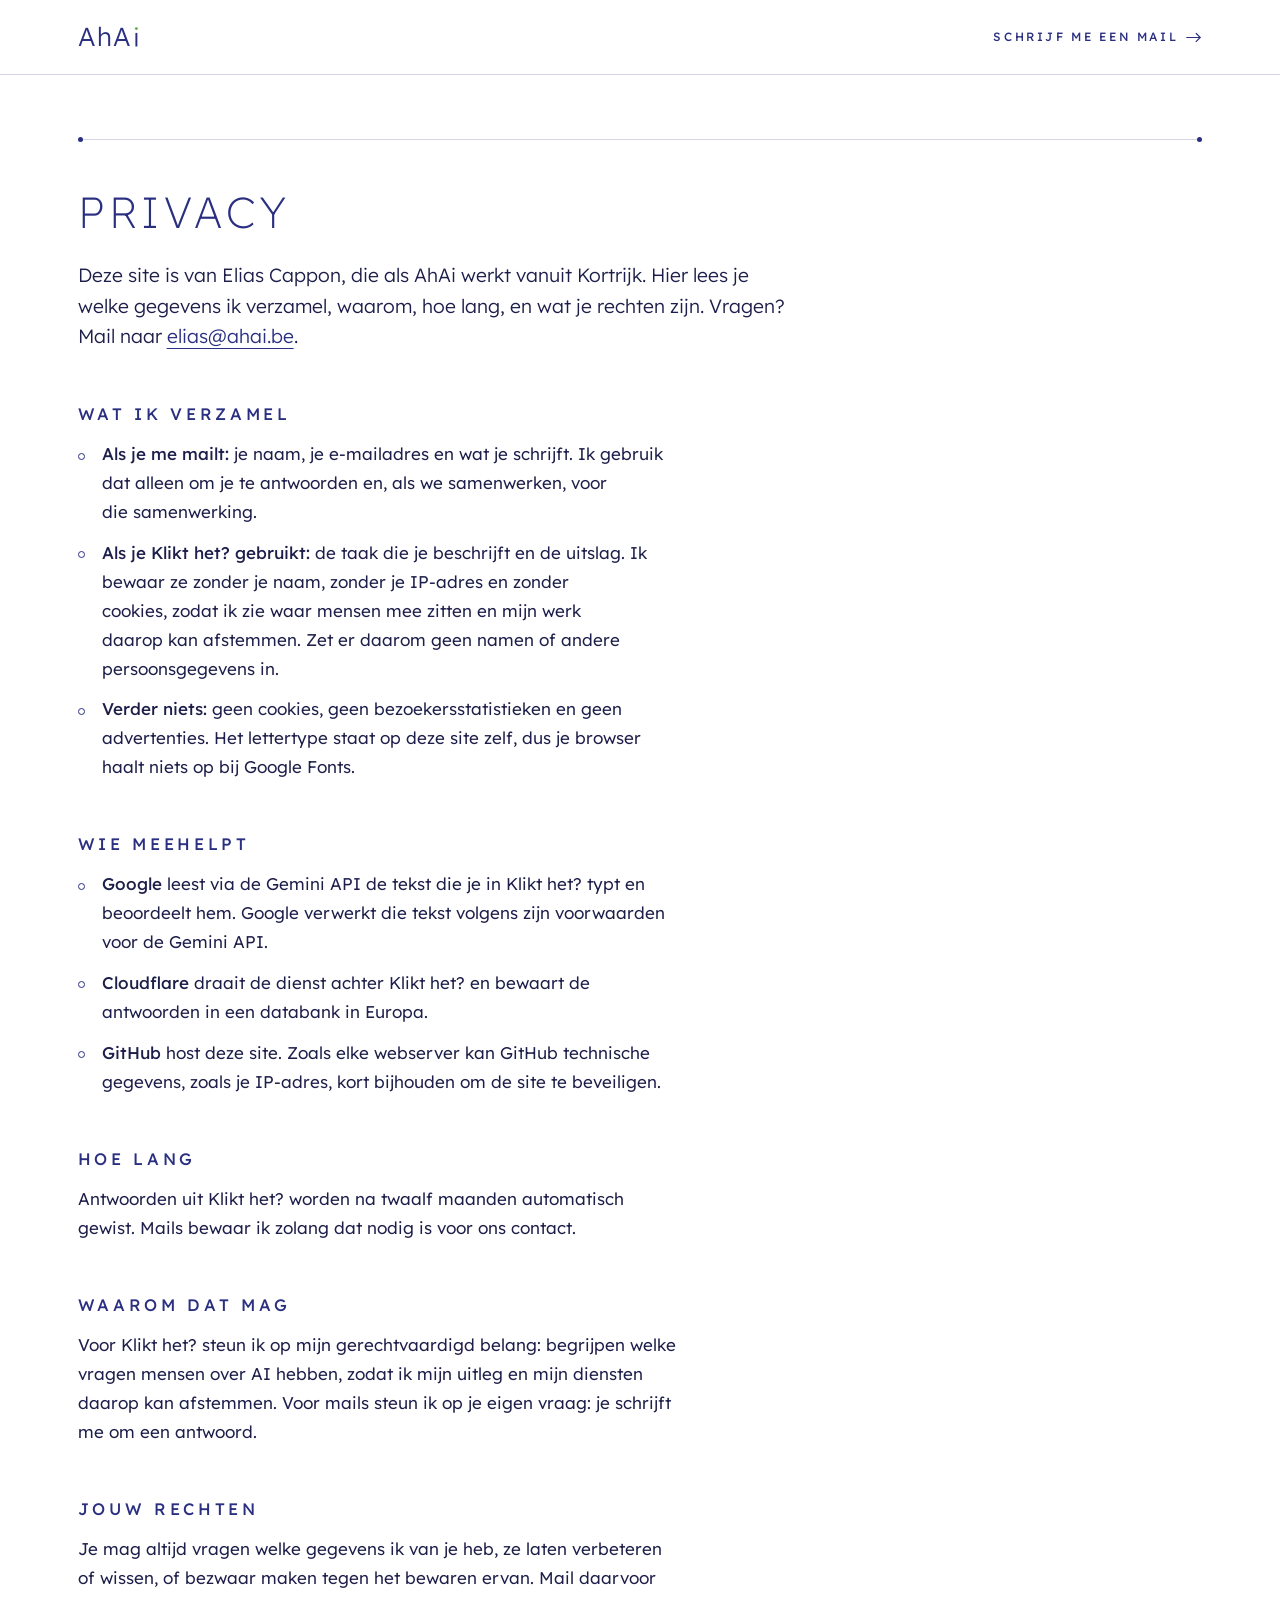
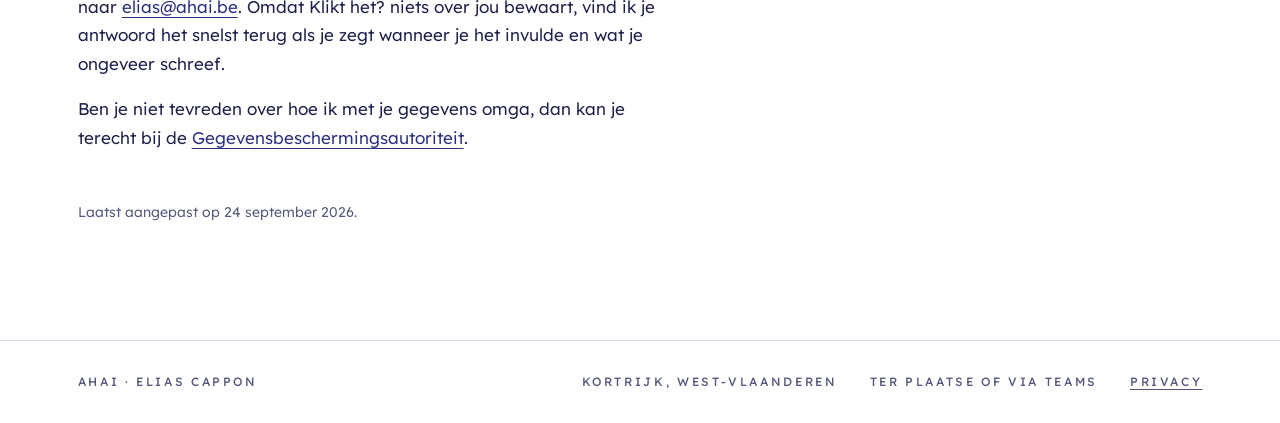
==== site/privacy.html @ 3ee6d282 "Let Gemini choose the factors, keep answers, add a privacy page "Klikt het?" now asks Gemini for the" ====
<!doctype html>
<html lang="nl-BE">
<head>
<meta charset="utf-8">
<meta name="viewport" content="width=device-width, initial-scale=1">
<title>Privacy · AhAi</title>
<meta name="description" content="Welke gegevens AhAi verzamelt, waarom, hoe lang en wat je rechten zijn.">
<meta name="theme-color" content="#FFFFFF">
<link rel="icon" href="favicon.svg" type="image/svg+xml">
<link rel="preload" href="fonts/lexend-latin.woff2" as="font" type="font/woff2" crossorigin>
<link rel="stylesheet" href="styles/fonts.css">
<link rel="stylesheet" href="styles/tokens.css">
<link rel="stylesheet" href="styles/site.css">
<script src="scripts/canopy.js" defer></script>
</head>
<body>
<a class="skip" href="#inhoud">Naar de inhoud</a>

<header class="masthead">
  <div class="wrap masthead__in">
    <a class="mark" href="./" aria-label="AhAi, naar de startpagina" data-mark data-mark-hover><span aria-hidden="true">AhA</span><svg class="mark__i" viewBox="0 0 259 766" aria-hidden="true" focusable="false"><rect class="mark__stem" x="93" y="228" width="75" height="522"/><circle class="mark__dot" cx="130.5" cy="60.5" r="56"/></svg></a>
    <a class="masthead__cta label" href="mailto:elias@ahai.be?subject=Privacy">
      Schrijf me een mail
      <svg viewBox="0 0 18 12" fill="none" aria-hidden="true"><path d="M1 6h15M11.5 1.5 16 6l-4.5 4.5" stroke="currentColor" stroke-width="1.3" stroke-linecap="square"/></svg>
    </a>
  </div>
</header>

<main id="inhoud">
  <article class="wrap legal" aria-labelledby="privacy-title">
    <div class="rule" aria-hidden="true"></div>
    <h1 id="privacy-title" class="display">Privacy</h1>
    <p class="legal__lede">Deze site is van Elias Cappon, die als AhAi werkt vanuit Kortrijk. Hier lees je welke gegevens ik verzamel, waarom, hoe lang, en wat je rechten zijn. Vragen? Mail naar <a href="mailto:elias@ahai.be?subject=Privacy">elias@ahai.be</a>.</p>

    <h2>Wat ik verzamel</h2>
    <ul>
      <li><strong>Als je me mailt:</strong> je naam, je e-mailadres en wat je schrijft. Ik gebruik dat alleen om je te antwoorden en, als we samenwerken, voor die samenwerking.</li>
      <li><strong>Als je Klikt het? gebruikt:</strong> de taak die je beschrijft en de uitslag. Ik bewaar ze zonder je naam, zonder je IP-adres en zonder cookies, zodat ik zie waar mensen mee zitten en mijn werk daarop kan afstemmen. Zet er daarom geen namen of andere persoonsgegevens in.</li>
      <li><strong>Verder niets:</strong> geen cookies, geen bezoekersstatistieken en geen advertenties. Het lettertype staat op deze site zelf, dus je browser haalt niets op bij Google Fonts.</li>
    </ul>

    <h2>Wie meehelpt</h2>
    <ul>
      <li><strong>Google</strong> leest via de Gemini API de tekst die je in Klikt het? typt en beoordeelt hem. Google verwerkt die tekst volgens zijn voorwaarden voor de Gemini API.</li>
      <li><strong>Cloudflare</strong> draait de dienst achter Klikt het? en bewaart de antwoorden in een databank in Europa.</li>
      <li><strong>GitHub</strong> host deze site. Zoals elke webserver kan GitHub technische gegevens, zoals je IP-adres, kort bijhouden om de site te beveiligen.</li>
    </ul>

    <h2>Hoe lang</h2>
    <p>Antwoorden uit Klikt het? worden na twaalf maanden automatisch gewist. Mails bewaar ik zolang dat nodig is voor ons contact.</p>

    <h2>Waarom dat mag</h2>
    <p>Voor Klikt het? steun ik op mijn gerechtvaardigd belang: begrijpen welke vragen mensen over AI hebben, zodat ik mijn uitleg en mijn diensten daarop kan afstemmen. Voor mails steun ik op je eigen vraag: je schrijft me om een antwoord.</p>

    <h2>Jouw rechten</h2>
    <p>Je mag altijd vragen welke gegevens ik van je heb, ze laten verbeteren of wissen, of bezwaar maken tegen het bewaren ervan. Mail daarvoor naar <a href="mailto:elias@ahai.be?subject=Privacy">elias@ahai.be</a>. Omdat Klikt het? niets over jou bewaart, vind ik je antwoord het snelst terug als je zegt wanneer je het invulde en wat je ongeveer schreef.</p>
    <p>Ben je niet tevreden over hoe ik met je gegevens omga, dan kan je terecht bij de <a href="https://www.gegevensbeschermingsautoriteit.be">Gegevensbeschermingsautoriteit</a>.</p>

    <p class="legal__updated">Laatst aangepast op 24 september 2026.</p>
  </article>
</main>

<footer class="footer label">
  <div class="wrap footer__in">
    <span>AhAi · Elias Cappon</span>
    <div><span>Kortrijk, West-Vlaanderen</span><span>Ter&nbsp;plaatse of via Teams</span><a href="privacy.html" aria-current="page">Privacy</a></div>
  </div>
</footer>
</body>
</html>
---- site/styles/fonts.css ----
/* Lexend, self-hosted (SIL Open Font License 1.1, see fonts/OFL.txt).
   Served from our own domain so no visitor data goes to a font CDN. */
@font-face {
  font-family: "Lexend";
  font-style: normal;
  font-weight: 200 600;
  font-display: swap;
  src: url("../fonts/lexend-latin-ext.woff2") format("woff2");
  unicode-range: U+0100-02BA, U+02BD-02C5, U+02C7-02CC, U+02CE-02D7, U+02DD-02FF, U+0304, U+0308, U+0329, U+1D00-1DBF, U+1E00-1E9F, U+1EF2-1EFF, U+2020, U+20A0-20AB, U+20AD-20C0, U+2113, U+2C60-2C7F, U+A720-A7FF;
}
@font-face {
  font-family: "Lexend";
  font-style: normal;
  font-weight: 200 600;
  font-display: swap;
  src: url("../fonts/lexend-latin.woff2") format("woff2");
  unicode-range: U+0000-00FF, U+0131, U+0152-0153, U+02BB-02BC, U+02C6, U+02DA, U+02DC, U+0304, U+0308, U+0329, U+2000-206F, U+20AC, U+2122, U+2191, U+2193, U+2212, U+2215, U+FEFF, U+FFFD;
}
---- site/styles/tokens.css ----
/* AhAi: tokens for the silk canopy world.
   Three dyes over a sun-white courtyard. Each dye has one job, and the
   jobs never swap. Where two dyes cross, a chord appears: an authored
   colour, not an accident of blending. */

:root {
  /* Dyes */
  --indigo: #2A2F80;        /* your work; all type; primary action */
  --indigo-hover: #232870;
  --indigo-press: #1D2160;
  --madder: #B0385B;        /* the person explaining */
  --saffron: #F0B020;       /* AI, and only AI */

  /* Chords. The aha is the crossing of your work and AI: Flemish dyers
     made green by overdyeing indigo with yellow weld, so that crossing
     is the one green on the page, and the most luminous chord. */
  --chord-work-ai: #62A84B;         /* the aha */
  --chord-work-why: #5E3482;        /* your work, explained */
  --chord-madder-saffron: #9A4C2C;  /* AI, explained: kept going */
  --chord-all: #594A79;             /* all three at once */

  /* Woven tags: labels sewn onto silk, a shade deeper than their dye,
     so the text holds its contrast whatever the fold or sheen does. */
  --tag-indigo: #232870;
  --tag-madder: #962E4C;
  --tag-chord: #83401F;
  --tag-saffron: #D8980F;   /* carries indigo text */

  /* Ground */
  --sky: #FFFFFF;           /* clear sky white, the resting state */

  /* Ink, tinted from indigo rather than grey */
  --ink: #1D1F4A;
  --ink-soft: #55587A;
  --rule: rgba(42, 47, 128, 0.2);
  --selection: rgba(42, 47, 128, 0.14);

  /* Type: one family, roles carried by weight, case and tracking.
     Lexend was drawn to measurably improve reading ease, which is the
     whole job for an audience that is not technical by definition. */
  --font: "Lexend", ui-sans-serif, system-ui, -apple-system, "Segoe UI", sans-serif;

  --t-label: 12px;
  --t-small: 14px;
  --t-body: 17px;
  --t-lede: clamp(1.08rem, 1.5vw, 1.3rem);
  --t-name: clamp(1rem, 1.3vw, 1.15rem);
  --t-question: clamp(1.2rem, 2.1vw, 1.7rem);
  --t-display-m: clamp(1.7rem, 3.4vw, 2.9rem);
  --t-display-xl: clamp(2.3rem, 5.4vw, 5rem);
  --t-mail: clamp(1.5rem, 3.6vw, 3rem);
  --t-closing: clamp(4rem, 13vw, 11rem);

  --w-display: 200;
  --w-light: 300;
  --w-body: 350;
  --w-label: 450;

  --track-display: 0.11em;
  --track-label: 0.22em;
  --track-mark: 0.05em;

  --lh-display: 1.1;
  --lh-body: 1.7;
  --measure: 60ch;

  /* Space: a 4px grid */
  --s-1: 4px;
  --s-2: 8px;
  --s-3: 12px;
  --s-4: 16px;
  --s-5: 24px;
  --s-6: 32px;
  --s-7: 48px;
  --s-8: 64px;
  --s-9: 96px;
  --section: clamp(80px, 9vw, 136px);

  --wrap: 1240px;
  --gutter: clamp(20px, 4.5vw, 64px);
  --rail: 172px;

  /* Motion: tension, not decoration. Shared scale from transitions.dev. */
  --d-quick: 150ms;
  --d-fast: 250ms;
  --d-slow: 400ms;
  --ease: cubic-bezier(0.22, 1, 0.36, 1);
}
---- site/styles/site.css ----
/* AhAi: site styles. Tokens live in tokens.css, faces in fonts.css. */

*, *::before, *::after { box-sizing: border-box; }
html {
  -webkit-text-size-adjust: 100%;
  scroll-behavior: smooth;
  scrollbar-width: thin;
  scrollbar-color: rgba(42, 47, 128, 0.35) transparent;
}
body {
  margin: 0;
  background: var(--sky);
  color: var(--ink);
  font-family: var(--font);
  font-size: var(--t-body);
  font-weight: var(--w-body);
  line-height: var(--lh-body);
  caret-color: var(--indigo);
  -webkit-font-smoothing: antialiased;
}
::selection { background: var(--selection); color: var(--ink); }
img, svg { display: block; max-width: 100%; }
[hidden] { display: none !important; }
a { color: inherit; text-underline-offset: 0.24em; text-decoration-thickness: 1px; }
h1, h2, h3, p, ul, ol, dl, dd { margin: 0; }
ul, ol { padding: 0; list-style: none; }
button { font: inherit; color: inherit; background: none; border: 0; padding: 0; cursor: pointer; }

:where(a, button, input, [tabindex]):focus-visible {
  outline: 2px solid var(--indigo);
  outline-offset: 4px;
}

.sr-only {
  position: absolute; width: 1px; height: 1px; margin: -1px; padding: 0;
  overflow: hidden; clip: rect(0 0 0 0); white-space: nowrap; border: 0;
}
.skip {
  position: absolute; left: var(--gutter); top: -60px; z-index: 30;
  background: var(--indigo); color: var(--sky); padding: var(--s-2) var(--s-4);
  font-size: var(--t-small); text-decoration: none;
}
.skip:focus { top: var(--s-3); }

.wrap { max-width: var(--wrap); margin-inline: auto; padding-inline: var(--gutter); }

/* Labels pinned at an edge: light, wide-tracked capitals */
.label {
  font-size: var(--t-label);
  font-weight: var(--w-label);
  letter-spacing: var(--track-label);
  text-transform: uppercase;
  line-height: 1.5;
}
.display {
  font-weight: var(--w-display);
  letter-spacing: var(--track-display);
  text-transform: uppercase;
  line-height: var(--lh-display);
  color: var(--indigo);
  text-wrap: balance;
}

/* A hairline that ends in two knots, the frame of the canopy board */
.rule { position: relative; height: 1px; background: var(--rule); }
.rule::before, .rule::after {
  content: ""; position: absolute; top: -2px; width: 5px; height: 5px;
  border-radius: 50%; background: var(--indigo);
}
.rule::before { left: 0; }
.rule::after { right: 0; }

/* A woven tag: a label sewn onto silk */
.tag { display: inline-flex; align-items: center; padding: 6px 10px; color: var(--sky); background: var(--tag-indigo); }

/* ── Wordmark: AhAi turns into AhA! ────────────────────────────
   The i is drawn to Lexend's own glyph at the weight it sits in, per
   1000 units: at 300 a stroke of 75, a dot of 112 and an advance of 259;
   at 200 a stroke of 50, a dot of 91 and an advance of 242. Drawn, it
   can morph: on a spring the stroke stretches to cap height while the
   dot drops to the baseline. Only the dot carries colour, the green
   chord of the aha. */
.mark {
  display: inline-block; text-decoration: none; white-space: nowrap;
  font-weight: var(--w-light); letter-spacing: var(--track-mark);
  color: var(--indigo); line-height: 1;
}
.mark__i { display: inline-block; width: 0.259em; height: 0.766em; vertical-align: -0.016em; overflow: visible; }
.mark__stem { fill: currentColor; }
.mark__dot { fill: var(--chord-work-ai); }

/* ── Masthead ─────────────────────────────────────────────────── */
.masthead { position: relative; z-index: 20; background: var(--sky); border-bottom: 1px solid var(--rule); }
.masthead__in { display: flex; align-items: center; justify-content: space-between; gap: var(--s-5); padding-block: var(--s-5); }
.masthead .mark { font-size: 26px; }
.masthead__cta {
  display: inline-flex; align-items: center; gap: var(--s-2);
  color: var(--indigo); text-decoration: none;
}
.masthead__cta svg { flex: none; width: 16px; height: 11px; transition: transform var(--d-fast) var(--ease); }
.masthead__cta:hover svg { transform: translateX(4px); }

/* The rail: a thread with knots. Vertical in the hero on wide screens,
   laid along the masthead on middle widths, a menu on phones. */
.rail ol { position: relative; display: grid; gap: var(--s-4); }
.rail ol::before {
  content: ""; position: absolute; left: 3px; top: 8px; bottom: 8px; width: 1px; background: var(--rule);
}
.rail a {
  position: relative; display: flex; align-items: center; gap: var(--s-4);
  text-decoration: none; color: var(--ink-soft);
  transition: color var(--d-quick) var(--ease);
}
.rail a::before {
  content: ""; flex: none; width: 7px; height: 7px; border-radius: 50%;
  border: 1px solid var(--indigo); background: var(--sky);
  transition: background-color var(--d-quick) var(--ease);
}
.rail a:hover, .rail a:focus-visible { color: var(--indigo); }
.rail a:hover::before, .rail a:focus-visible::before { background: var(--indigo); }
.rail--across { display: none; }
.rail--across ol { grid-auto-flow: column; gap: 20px; }
.rail--across ol::before { left: 8px; right: 8px; top: 50%; bottom: auto; width: auto; height: 1px; }
/* Laid across, the thread shows only between the labels, never through them. */
.rail--across a { gap: var(--s-3); padding-right: 6px; white-space: nowrap; background: var(--sky); }
.rail--across li:last-child a { padding-right: 0; }

.menu-toggle { display: none; color: var(--indigo); padding: var(--s-2) 0; }
.menu-panel { display: none; }

/* ── Hero ─────────────────────────────────────────────────────── */
.hero { position: relative; }
/* tall enough to fly, short enough that "Klikt het?" is in the first screen */
.canopy { display: block; width: 100%; height: clamp(260px, 40vh, 520px); overflow: hidden; }
.hero__in {
  display: grid;
  grid-template-columns: var(--rail) minmax(0, 7fr) minmax(0, 4fr);
  grid-template-areas: "rail head side" "rail form form";
  gap: var(--s-5) var(--s-7); align-items: start;
  padding-block: var(--s-6) var(--s-8);
}
.hero .rail { grid-area: rail; align-self: start; padding-top: var(--s-2); }
.hero h1 { grid-area: head; font-size: var(--t-display-xl); }
@media (min-width: 1024px) {
  .hero h1 { font-size: clamp(3rem, 4.3vw, 3.9rem); }
  .hero h1 span { display: block; white-space: nowrap; }
}
.hero__side { grid-area: side; display: grid; gap: var(--s-6); }
.lede { font-size: var(--t-lede); font-weight: var(--w-light); line-height: 1.6; color: var(--ink); max-width: 34ch; }
.actions { display: flex; flex-wrap: wrap; gap: var(--s-3); }

/* ── Klikt het? A task in, a match out ─────────────────────────── */
.klikt { grid-area: form; display: grid; gap: var(--s-2); }
.klikt__label { color: var(--ink-soft); }
.klikt__field {
  display: flex; align-items: stretch;
  border: 1px solid var(--indigo); background: var(--sky);
}
.klikt__field:focus-within { outline: 2px solid var(--indigo); outline-offset: 3px; }
.klikt textarea {
  flex: 1; min-width: 0; min-height: 52px; margin: 0; border: 0; resize: none; overflow: hidden;
  padding: 14px var(--s-4); background: transparent; color: var(--ink);
  font: inherit; font-size: var(--t-body); font-weight: var(--w-body); line-height: 1.4;
  text-wrap: pretty;
}
.klikt textarea::placeholder { color: var(--ink-soft); opacity: 1; }
.klikt textarea:focus-visible { outline: none; }
/* The field spans the headline and side columns: its text box ends where
   the side column starts, so "Klikt het?" sits under "Schrijf me een mail". */
.klikt__go {
  flex: none; width: calc((100% - var(--s-7)) * 4 / 11);
  display: inline-flex; align-items: center; justify-content: center; gap: var(--s-3);
  padding: 0 var(--s-5); border-left: 1px solid var(--indigo); color: var(--indigo);
  font-size: 13px; font-weight: 500; letter-spacing: var(--track-label); text-transform: uppercase; white-space: nowrap;
  transition: background-color var(--d-quick) var(--ease);
}
.klikt__go:hover { background: rgba(42, 47, 128, 0.06); }
.klikt__go:active { background: rgba(42, 47, 128, 0.12); }
.klikt__go svg { flex: none; width: 18px; height: 12px; transition: transform var(--d-fast) var(--ease); }
.klikt__go:hover svg { transform: translateX(4px); }
.klikt__hint, .klikt__fout { font-size: var(--t-small); }
.klikt__hint { color: var(--ink-soft); }
.klikt__hint a { color: var(--indigo); }
.klikt__fout { color: var(--ink); }

/* The result: the meter strip runs edge to edge like the lanes, the
   reading sits in the wrap below it. */
.match { padding-bottom: var(--s-8); }
.match__silk { position: relative; height: clamp(150px, 13vw, 190px); border-block: 1px solid var(--rule); overflow: hidden; }
.match__silk svg { position: absolute; inset: 0; width: 100%; height: 100%; }
.match__in {
  display: grid; grid-template-columns: minmax(0, 5fr) minmax(0, 7fr);
  gap: var(--s-6) var(--s-8); padding-top: var(--s-7);
}
.match__head { display: grid; gap: var(--s-4); align-content: start; }
.match__score { font-size: var(--t-display-m); }
.match__score:focus { outline: none; }
.match__verdict { color: var(--ink); max-width: 32ch; text-wrap: pretty; }
.match__caption { margin-top: var(--s-3); color: var(--ink-soft); }
.match__frame { display: grid; gap: var(--s-2); }
.match__frame div { display: flex; align-items: center; justify-content: space-between; gap: var(--s-4); }
.match__frame dt { font-size: var(--t-small); color: var(--ink); }
.match__weight { margin-left: var(--s-1); font-size: var(--t-label); color: var(--ink-soft); white-space: nowrap; }
.match__frame dd { display: flex; gap: 6px; }
.match__frame dd span { width: 8px; height: 8px; border-radius: 50%; border: 1px solid var(--indigo); }
.match__frame dd span.is-on { background: var(--indigo); }
.match__body { display: grid; gap: var(--s-5); align-content: start; }
.match__reasons li { padding: var(--s-3) 0; border-top: 1px solid var(--rule); max-width: var(--measure); text-wrap: pretty; }
.match__reasons li:last-child { border-bottom: 1px solid var(--rule); }
.match__fit { color: var(--ink-soft); }
.match__fit a { color: var(--indigo); }

/* The bands link to the services named after them: the band under the
   pointer lifts, the others fall back, and its tag shows an arrow. */
.canopy .silk__body, .canopy .silk__tex, .canopy .silk__label, .canopy .silk__chords {
  transition: opacity var(--d-fast) var(--ease);
}
.canopy .is-dim { opacity: 0.2; }
.canopy .silk__chords.is-dim { opacity: 0; }
.silk__arrow { opacity: 0; transform: translateX(-4px); transition: opacity var(--d-quick) var(--ease), transform var(--d-quick) var(--ease); }
.is-hot .silk__arrow { opacity: 1; transform: none; }
.silk__ring { display: none; }
.is-focus .silk__ring { display: inline; }

/* Back to top: the mark waits in the corner once the hero has gone. */
.totop {
  position: fixed; z-index: 30;
  right: max(var(--s-4), env(safe-area-inset-right));
  bottom: calc(max(var(--s-4), env(safe-area-inset-bottom)) + var(--lift, 0px));
  display: inline-flex; align-items: center; justify-content: center; gap: var(--s-3);
  min-width: 44px; min-height: 44px; padding: 0 var(--s-4) 0 var(--s-3);
  background: var(--sky); border: 1px solid var(--indigo); color: var(--indigo); text-decoration: none;
  opacity: 0; visibility: hidden; transform: translateY(8px);
  transition: opacity var(--d-fast) var(--ease), transform var(--d-fast) var(--ease), background-color var(--d-quick) var(--ease), visibility 0s linear var(--d-fast);
}
.totop.is-shown {
  opacity: 1; visibility: visible; transform: none;
  transition: opacity var(--d-fast) var(--ease), transform var(--d-fast) var(--ease), background-color var(--d-quick) var(--ease);
}
.totop:hover { background: linear-gradient(rgba(42, 47, 128, 0.06), rgba(42, 47, 128, 0.06)), var(--sky); }
.totop .mark {
  font-size: 26px; /* the masthead's mark, waiting in the corner */
  transition: opacity var(--d-quick) var(--ease);
}
/* While the closing AhA! is in view the tile keeps only its arrow, so the
   finale never shows the mark twice: the mark fades, then the tile folds
   to a square in one step, so no layout property is animated. */
.totop.is-quiet .mark { opacity: 0; }
.totop.is-folded { gap: 0; padding-inline: 0; }
.totop.is-folded .mark { display: none; }
.totop__arrow { flex: none; width: 10px; height: 15px; transition: transform var(--d-fast) var(--ease); }
.totop:hover .totop__arrow { transform: translateY(-3px); }

/* ── Buttons: square, tracked, indigo ─────────────────────────── */
.btn {
  display: inline-flex; align-items: center; gap: var(--s-3);
  min-height: 52px; padding: 0 var(--s-5);
  font-size: 13px; font-weight: 500; letter-spacing: var(--track-label);
  text-transform: uppercase; text-decoration: none; white-space: nowrap;
  border: 1px solid var(--indigo);
  transition: background-color var(--d-quick) var(--ease), color var(--d-quick) var(--ease);
}
.btn svg { flex: none; width: 18px; height: 12px; transition: transform var(--d-fast) var(--ease); }
.btn:hover svg { transform: translateX(4px); }
.btn--primary { background: var(--indigo); color: var(--sky); }
.btn--primary:hover { background: var(--indigo-hover); border-color: var(--indigo-hover); }
.btn--primary:active { background: var(--indigo-press); border-color: var(--indigo-press); }
.btn--ghost { color: var(--indigo); background: transparent; }
.btn--ghost:hover { background: rgba(42, 47, 128, 0.06); }
.btn--ghost:active { background: rgba(42, 47, 128, 0.12); }

/* ── Sections ─────────────────────────────────────────────────── */
.section { padding-block: var(--section) 0; }
.section--first { padding-top: var(--s-7); }
.section__head { display: grid; gap: var(--s-4); padding-top: var(--s-7); margin-bottom: var(--s-7); }
.section__head h2 { font-size: var(--t-display-m); max-width: 18ch; }
.section__intro { color: var(--ink-soft); max-width: var(--measure); }

/* ── Jouw werk: the crossing ──────────────────────────────────── */
.jobs { border: 0; margin: 0; padding: 0; display: flex; flex-wrap: wrap; gap: var(--s-2); }
.jobs label { position: relative; cursor: pointer; }
.jobs input { position: absolute; opacity: 0; inset: 0; margin: 0; cursor: pointer; }
.jobs span {
  display: inline-flex; align-items: center; min-height: 44px; padding: 0 var(--s-4);
  border: 1px solid var(--rule); color: var(--ink-soft);
  font-size: var(--t-label); font-weight: var(--w-label);
  letter-spacing: var(--track-label); text-transform: uppercase;
  transition: border-color var(--d-quick) var(--ease), color var(--d-quick) var(--ease), background-color var(--d-quick) var(--ease);
}
.jobs label:hover span { border-color: var(--indigo); color: var(--indigo); }
.jobs input:checked + span { background: var(--indigo); border-color: var(--indigo); color: var(--sky); }
.jobs input:focus-visible + span { outline: 2px solid var(--indigo); outline-offset: 3px; }

.crossing {
  position: relative; margin-top: var(--s-7); overflow: hidden;
  border-block: 1px solid var(--rule);
}
.crossing__silk { position: absolute; inset: 0; width: 100%; height: 100%; pointer-events: none; }
.crossing__work { position: absolute; left: var(--gutter); top: 0; z-index: 1; white-space: nowrap; gap: 0; }
.crossing__work span + b::before {
  content: ""; display: inline-block; width: 1px; height: 0.95em; margin-inline: 10px;
  background: rgba(255, 255, 255, 0.45); vertical-align: -0.12em;
}
.crossing__work b { font-weight: var(--w-label); }
.crossing__grid {
  position: relative; z-index: 1;
  display: grid; grid-template-columns: minmax(0, 0.7fr) minmax(0, 3fr);
  gap: var(--s-6); padding-top: 212px; padding-bottom: var(--s-8);
}
.crossing__note { color: var(--ink-soft); font-size: var(--t-small); max-width: 26ch; padding: var(--s-2) 40px 0 0; }
.crossing__list { display: grid; grid-template-columns: repeat(3, minmax(0, 1fr)); gap: var(--s-6); }
.crossing__list li p {
  font-size: var(--t-name); font-weight: var(--w-light); line-height: 1.55;
  padding: 0 28px 0 46px;
}
.x-strip { display: none; }

.swap-out { opacity: 0; filter: blur(2px); transform: translateY(4px); }
.swapping { transition: opacity var(--d-quick) var(--ease), filter var(--d-quick) var(--ease), transform var(--d-quick) var(--ease); }

/* ── Sessies: lanes of silk, not cards ────────────────────────── */
.lanes { display: grid; }
.lane { position: relative; padding-bottom: var(--s-7); scroll-margin-top: var(--s-6); }
.lane[data-dye="indigo"] { --tag: var(--tag-indigo); }
.lane[data-dye="madder"] { --tag: var(--tag-madder); }
.lane[data-dye="saffron"] { --tag: var(--tag-saffron); --tag-ink: var(--indigo); }
.lane__silk { position: relative; height: 112px; }
.lane__silk svg { position: absolute; inset: 0; width: 100%; height: 100%; overflow: hidden; }
.lane__band {
  position: absolute; inset: 0; z-index: 1;
  display: flex; align-items: center; justify-content: space-between; gap: var(--s-5);
  color: var(--sky); pointer-events: none;
}
.lane__names { display: flex; flex-wrap: wrap; align-items: center; gap: 6px; }
.lane__word, .lane__band h3, .lane__spec { background: var(--tag); color: var(--tag-ink, var(--sky)); padding: 6px 10px; }
.lane__word { margin: 0; }
.lane__band h3 { font-size: var(--t-name); font-weight: var(--w-label); letter-spacing: 0.14em; text-transform: uppercase; line-height: 1.5; }
.lane__spec { text-align: right; }
.lane__spec span { display: block; }
.lane__body {
  display: grid; grid-template-columns: minmax(0, 7fr) minmax(0, 5fr);
  gap: var(--s-5) var(--s-8); padding-top: var(--s-5); align-items: baseline;
}
.lane__body p { max-width: 54ch; }
.lane__for { display: grid; gap: var(--s-1); padding-left: var(--s-5); border-left: 1px solid var(--rule); }
.lane__for dt { color: var(--ink-soft); }
.lane__for dd { color: var(--ink); }

/* ── Vragen: examples of what gets asked ──────────────────────── */
.questions {
  display: grid; grid-template-columns: repeat(2, minmax(0, 1fr));
  border-top: 1px solid var(--rule);
}
.questions li {
  display: grid; gap: var(--s-3); align-content: start;
  padding: var(--s-6) var(--s-6) var(--s-6) 0; border-bottom: 1px solid var(--rule);
}
.questions li:nth-child(even) { padding-left: var(--s-6); border-left: 1px solid var(--rule); }
.questions p { font-size: var(--t-question); font-weight: var(--w-display); line-height: 1.3; color: var(--indigo); max-width: 26ch; text-wrap: balance; }
.questions span { color: var(--ink-soft); }

/* ── Wie ──────────────────────────────────────────────────────── */
.who {
  display: grid; grid-template-columns: minmax(0, 5fr) minmax(0, 7fr);
  border-block: 1px solid var(--rule);
}
.portrait { position: relative; margin: 0; min-height: 420px; overflow: hidden; border-inline: 1px solid var(--rule); }
.portrait svg { position: absolute; inset: 0; width: 100%; height: 100%; }
.portrait figcaption { position: absolute; left: var(--s-4); bottom: var(--s-4); z-index: 1; }
.who__text { display: grid; gap: var(--s-7); padding: var(--s-7) 0 var(--s-7) var(--s-7); }
.who__text h2 { font-size: var(--t-display-m); }
.who__text > p { font-size: var(--t-lede); font-weight: var(--w-light); line-height: 1.6; max-width: 40ch; }
.creds { display: grid; }
.creds > div {
  display: grid; grid-template-columns: minmax(0, 2fr) minmax(0, 3fr); gap: var(--s-5);
  padding: var(--s-4) 0; border-top: 1px solid var(--rule); align-items: baseline;
}
.creds > div:last-child { border-bottom: 1px solid var(--rule); }
.creds dt { color: var(--indigo); }
.practice h3 { color: var(--ink-soft); margin-bottom: var(--s-4); }
.practice ul { display: grid; gap: var(--s-3); }
.practice li { padding-left: var(--s-5); position: relative; }
.practice li::before { content: ""; position: absolute; left: 0; top: 0.8em; width: 12px; height: 1px; background: var(--indigo); }

/* ── Contact: clear sky ───────────────────────────────────────── */
.contact { padding-block: 0 var(--section); }
.contact__grid {
  display: grid; grid-template-columns: minmax(0, 6fr) minmax(0, 6fr);
  gap: var(--s-7); align-items: end; padding-top: var(--s-8);
}
.contact__actions { margin-top: var(--s-6); }
.contact__plain { margin-top: var(--s-5); color: var(--ink-soft); }

/* ── The finale: the three silks weave into one ───────────────── */
.braid { position: relative; height: clamp(220px, 24vw, 320px); border-block: 1px solid var(--rule); overflow: hidden; }
.braid__silk { position: absolute; inset: 0; width: 100%; height: 100%; }
.braid__in { position: relative; height: 100%; display: flex; align-items: center; justify-content: flex-end; pointer-events: none; }
.braid__tag { margin: 0; }
.contact h2 { font-size: var(--t-display-m); max-width: 16ch; }
.contact__text { margin-top: var(--s-5); color: var(--ink-soft); max-width: 46ch; }
.mailto {
  color: var(--indigo); text-decoration: underline; text-decoration-thickness: 1px;
  text-underline-offset: 0.2em; text-decoration-color: rgba(42, 47, 128, 0.35);
  transition: text-decoration-color var(--d-quick) var(--ease);
}
.mailto:hover { text-decoration-color: var(--indigo); }
.closing { justify-self: end; }
.closing .mark { font-size: var(--t-closing); font-weight: var(--w-display); letter-spacing: 0.02em; }
.closing .mark__i { width: 0.242em; }

/* ── Privacy: a plain page to read ────────────────────────────── */
.legal { padding-block: var(--s-8) var(--section); }
.legal h1 { font-size: var(--t-display-m); margin: var(--s-7) 0 var(--s-5); }
.legal h2 {
  margin: var(--s-7) 0 var(--s-3); color: var(--indigo);
  font-size: var(--t-name); font-weight: var(--w-label); letter-spacing: var(--track-label); text-transform: uppercase;
}
.legal p, .legal li { max-width: var(--measure); text-wrap: pretty; }
.legal p + p { margin-top: var(--s-4); }
.legal__lede { font-size: var(--t-lede); font-weight: var(--w-light); line-height: 1.6; }
.legal ul { display: grid; gap: var(--s-3); }
.legal li { position: relative; padding-left: var(--s-5); }
.legal li::before {
  content: ""; position: absolute; left: 0; top: 0.72em;
  width: 7px; height: 7px; border-radius: 50%; border: 1px solid var(--indigo);
}
.legal strong { font-weight: var(--w-label); }
.legal a { color: var(--indigo); }
.legal p.legal__updated { margin-top: var(--s-7); font-size: var(--t-small); color: var(--ink-soft); }

.footer { border-top: 1px solid var(--rule); color: var(--ink-soft); }
.footer__in { display: flex; flex-wrap: wrap; justify-content: space-between; gap: var(--s-2) var(--s-6); padding-block: var(--s-6); }
.footer__in div { display: flex; flex-wrap: wrap; gap: var(--s-2) var(--s-6); }

/* ── Middle widths: the rail lies along the masthead ──────────── */
@media (max-width: 1023px) {
  .hero .rail { display: none; }
  .rail--across { display: block; }
  .masthead__cta { display: none; }
  /* the side is wide enough for "Schrijf me een mail" and its arrow on one line */
  .hero__in { grid-template-columns: minmax(0, 7fr) minmax(0, 6fr); grid-template-areas: "head side" "form form"; }
  .klikt__go { width: calc((100% - var(--s-7)) * 6 / 13); }
}
@media (max-width: 1199px) {
  .crossing { border: 0; overflow: visible; }
  .crossing__silk { display: none; }
  .crossing__work { position: static; margin: 0 0 var(--s-5) var(--gutter); }
  .crossing__grid { grid-template-columns: minmax(0, 1fr); padding-top: 0; padding-bottom: 0; }
  .crossing__note { order: 2; max-width: var(--measure); padding-right: 0; }
  .crossing__list { grid-template-columns: minmax(0, 1fr); gap: var(--s-6); }
  .crossing__list li p { padding: 0; max-width: var(--measure); }
  .x-strip {
    display: block; height: 80px; margin: 0 calc(-1 * var(--gutter)) var(--s-4);
    width: calc(100% + 2 * var(--gutter)); max-width: none; overflow: hidden;
    border-block: 1px solid var(--rule);
  }
}
@media (max-width: 900px) {
  .who { grid-template-columns: minmax(0, 1fr); }
  .portrait { border-bottom: 1px solid var(--rule); min-height: 300px; }
  .who__text { padding: var(--s-7) 0; }
  .lane__body { grid-template-columns: minmax(0, 1fr); }
  .contact__grid { grid-template-columns: minmax(0, 1fr); }
  .closing { justify-self: start; }
}
@media (max-width: 760px) {
  .hero__in { grid-template-columns: minmax(0, 1fr); grid-template-areas: "head" "form" "side"; gap: var(--s-6); }
  .hero h1 { max-width: 9em; } /* stacked, it still breaks as HET MOMENT / DAT AI KLIKT. */
  .klikt__go { width: auto; }
}

/* ── Phones ───────────────────────────────────────────────────── */
@media (max-width: 760px) {
  .rail--across { display: none; }
  .menu-toggle { display: inline-flex; }
  .menu-panel {
    display: block; position: absolute; left: 0; right: 0; top: 100%;
    background: var(--sky); border-bottom: 1px solid var(--rule);
    padding: var(--s-5) var(--gutter) var(--s-7);
    opacity: 0; visibility: hidden; transform: translateY(-8px); filter: blur(2px);
    transition: opacity var(--d-fast) var(--ease), transform var(--d-fast) var(--ease), filter var(--d-fast) var(--ease), visibility 0s linear var(--d-fast);
  }
  .menu-panel.is-open {
    opacity: 1; visibility: visible; transform: none; filter: none;
    transition: opacity var(--d-slow) var(--ease), transform var(--d-slow) var(--ease), filter var(--d-slow) var(--ease);
  }
  .menu-panel ul { display: grid; gap: var(--s-2); }
  .menu-panel a {
    display: block; padding-block: var(--s-2); text-decoration: none;
    font-size: 1.6rem; font-weight: var(--w-display); letter-spacing: 0.08em;
    text-transform: uppercase; color: var(--indigo);
  }
  .canopy { height: clamp(240px, 38vh, 340px); }

  .lane__silk { height: 136px; }
  .braid__tag { display: none; }
  .lane__band { flex-direction: column; align-items: flex-start; justify-content: center; gap: 4px; }
  .lane__spec { text-align: left; }
  .lane__spec span { display: inline; }
  .lane__spec span + span::before { content: " \00B7  "; }

  .match__in { grid-template-columns: minmax(0, 1fr); }
  .match__silk { height: 140px; }

  .questions { grid-template-columns: minmax(0, 1fr); }
  .questions li, .questions li:nth-child(even) { padding: var(--s-5) 0; border-left: 0; }
  .creds > div { grid-template-columns: minmax(0, 1fr); gap: var(--s-1); }
  .footer__in { flex-direction: column; }
}

@media (max-width: 560px) {
  .klikt__field { flex-direction: column; }
  .klikt textarea { min-height: 78px; }
  .klikt__go { min-height: 48px; border-left: 0; border-top: 1px solid var(--indigo); }
}

@media (prefers-reduced-motion: reduce) {
  html { scroll-behavior: auto; }
  *, *::before, *::after {
    transition-duration: 0.01ms !important;
    animation-duration: 0.01ms !important;
    animation-iteration-count: 1 !important;
  }
}
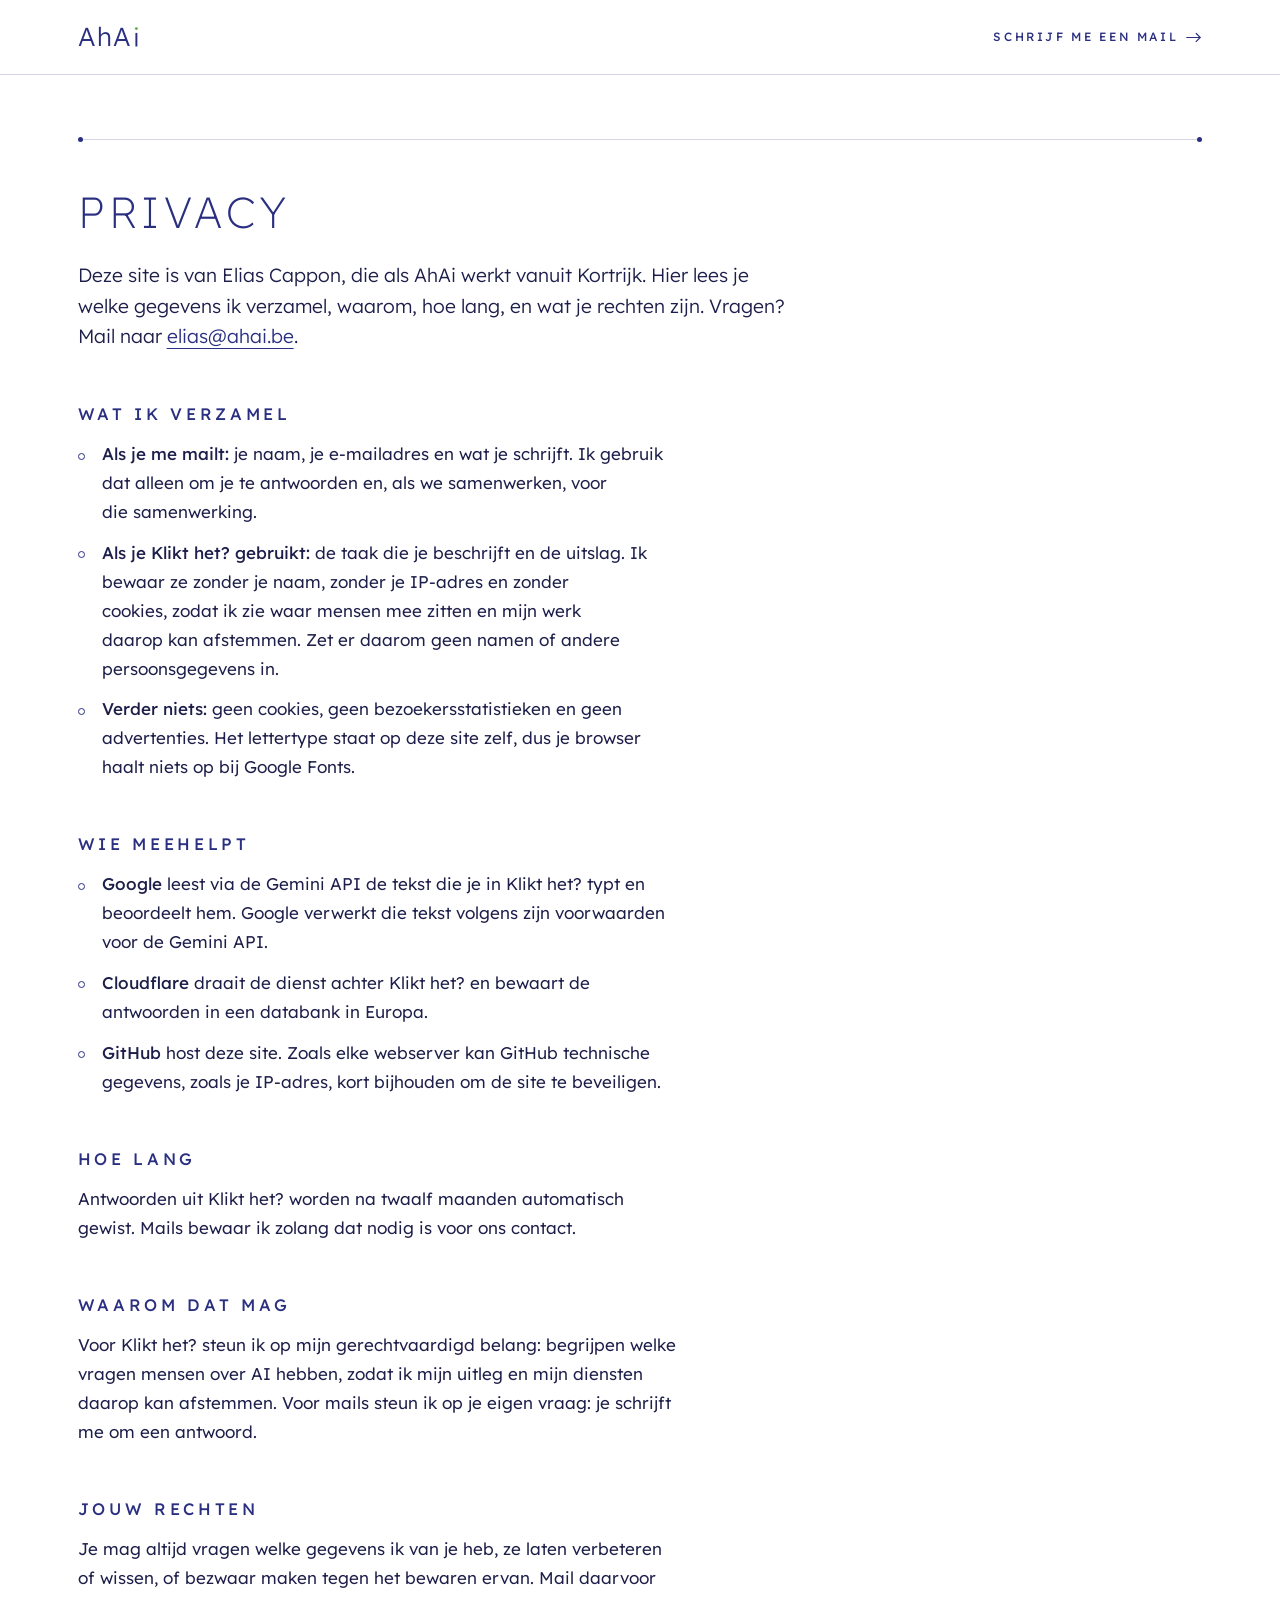
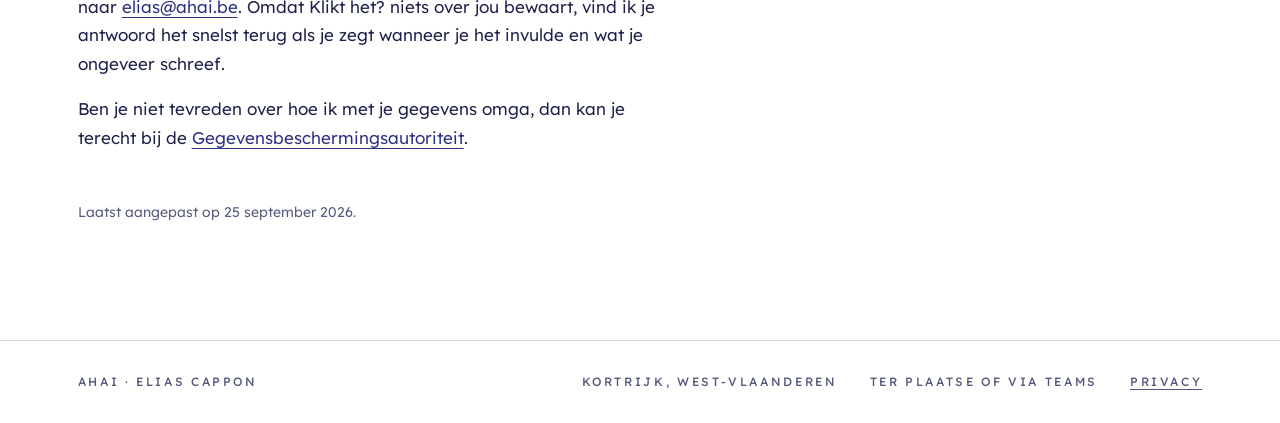
==== commit 3b35eb5f: "Retry busy Gemini models and fall back on the page The free Flash model sometimes answers 503 under " ====
--- a/site/privacy.html
+++ b/site/privacy.html
@@ -56,7 +56,7 @@
     <p>Je mag altijd vragen welke gegevens ik van je heb, ze laten verbeteren of wissen, of bezwaar maken tegen het bewaren ervan. Mail daarvoor naar <a href="mailto:elias@ahai.be?subject=Privacy">elias@ahai.be</a>. Omdat Klikt het? niets over jou bewaart, vind ik je antwoord het snelst terug als je zegt wanneer je het invulde en wat je ongeveer schreef.</p>
     <p>Ben je niet tevreden over hoe ik met je gegevens omga, dan kan je terecht bij de <a href="https://www.gegevensbeschermingsautoriteit.be">Gegevensbeschermingsautoriteit</a>.</p>
 
-    <p class="legal__updated">Laatst aangepast op 24 september 2026.</p>
+    <p class="legal__updated">Laatst aangepast op 25 september 2026.</p>
   </article>
 </main>
 
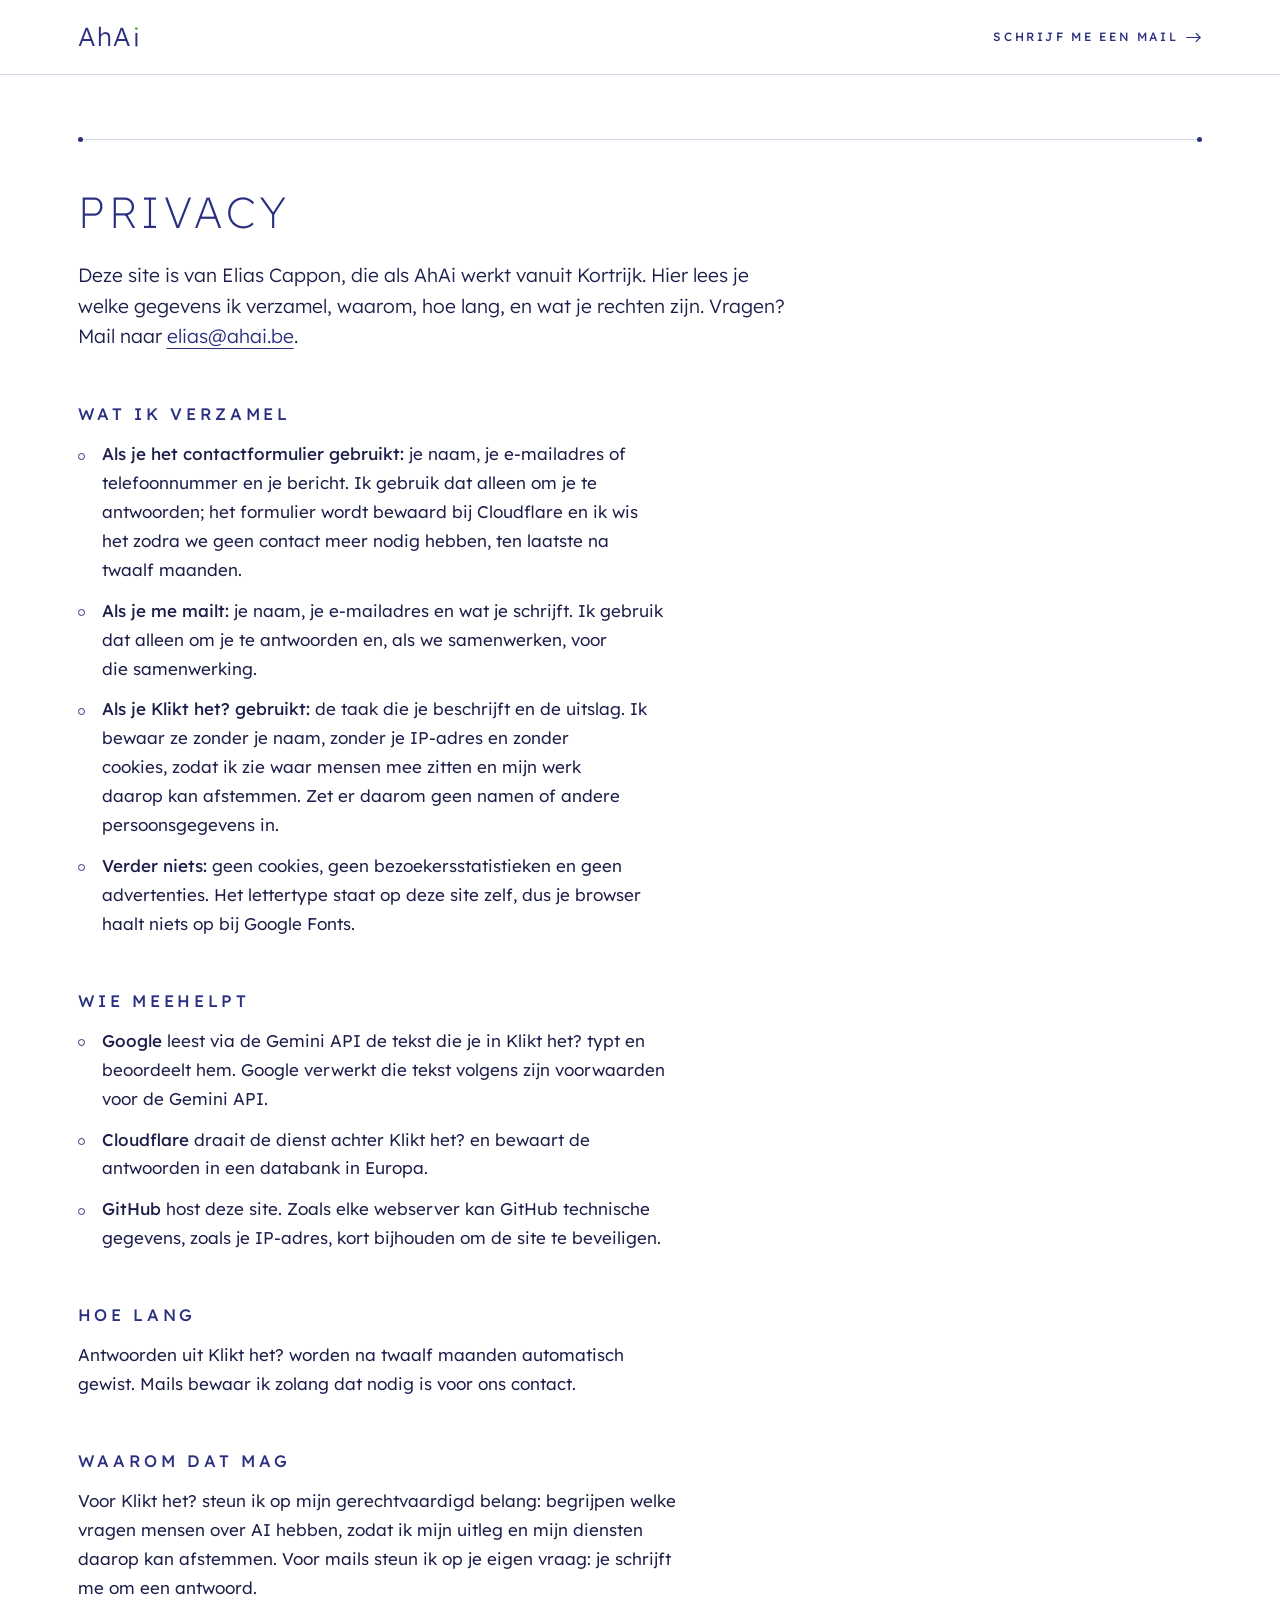
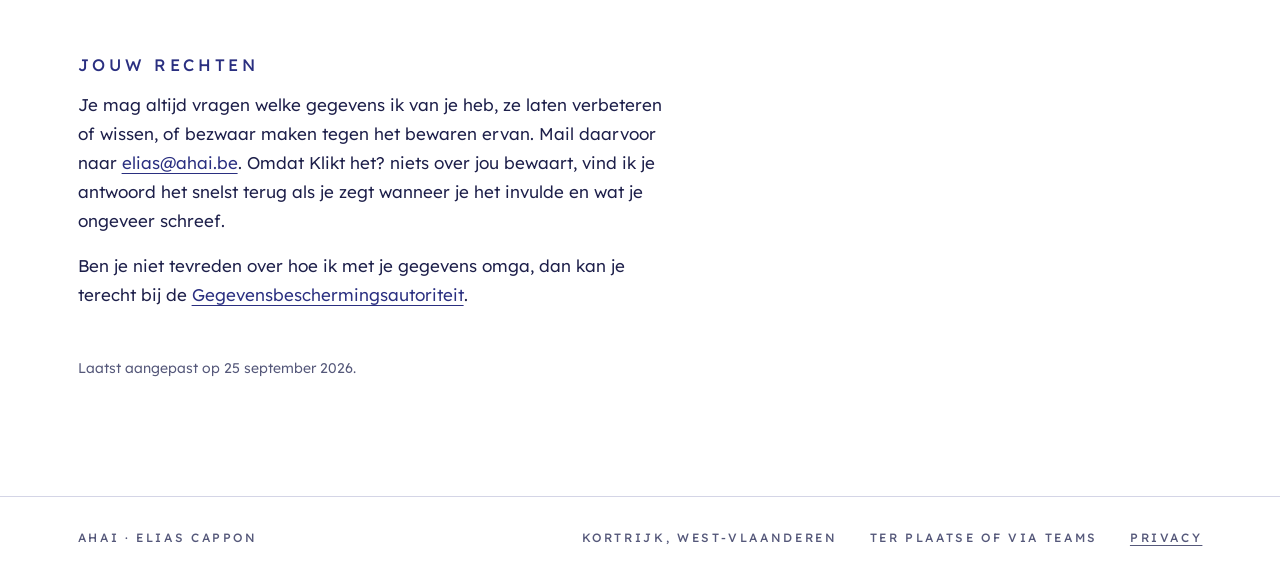
==== commit b8ddca29: "Add the portrait, a workshop case, example chips and a contact form The Wie section shows Elias's ph" ====
--- a/site/privacy.html
+++ b/site/privacy.html
@@ -34,6 +34,7 @@
 
     <h2>Wat ik verzamel</h2>
     <ul>
+      <li><strong>Als je het contactformulier gebruikt:</strong> je naam, je e-mailadres of telefoonnummer en je bericht. Ik gebruik dat alleen om je te antwoorden; het formulier wordt bewaard bij Cloudflare en ik wis het zodra we geen contact meer nodig hebben, ten laatste na twaalf maanden.</li>
       <li><strong>Als je me mailt:</strong> je naam, je e-mailadres en wat je schrijft. Ik gebruik dat alleen om je te antwoorden en, als we samenwerken, voor die samenwerking.</li>
       <li><strong>Als je Klikt het? gebruikt:</strong> de taak die je beschrijft en de uitslag. Ik bewaar ze zonder je naam, zonder je IP-adres en zonder cookies, zodat ik zie waar mensen mee zitten en mijn werk daarop kan afstemmen. Zet er daarom geen namen of andere persoonsgegevens in.</li>
       <li><strong>Verder niets:</strong> geen cookies, geen bezoekersstatistieken en geen advertenties. Het lettertype staat op deze site zelf, dus je browser haalt niets op bij Google Fonts.</li>
--- a/site/styles/site.css
+++ b/site/styles/site.css
@@ -198,12 +198,38 @@
 .match__verdict { color: var(--ink); max-width: 32ch; text-wrap: pretty; }
 .match__caption { margin-top: var(--s-3); color: var(--ink-soft); }
 .match__frame { display: grid; gap: var(--s-2); }
-.match__frame div { display: flex; align-items: center; justify-content: space-between; gap: var(--s-4); }
-.match__frame dt { font-size: var(--t-small); color: var(--ink); }
-.match__weight { margin-left: var(--s-1); font-size: var(--t-label); color: var(--ink-soft); white-space: nowrap; }
-.match__frame dd { display: flex; gap: 6px; }
-.match__frame dd span { width: 8px; height: 8px; border-radius: 50%; border: 1px solid var(--indigo); }
-.match__frame dd span.is-on { background: var(--indigo); }
+/* Each factor: its name with an info button, and a thread that runs from
+   "weinig" to "sterk", filled in indigo up to a green knot. */
+.match__frame div { display: grid; grid-template-columns: minmax(0, 1fr) minmax(96px, 40%); align-items: center; gap: var(--s-4); }
+.match__frame dt { position: relative; display: flex; align-items: center; gap: var(--s-2); font-size: var(--t-small); color: var(--ink); }
+.match__frame dd { margin: 0; }
+.match__track { position: relative; display: block; height: 12px; }
+.match__track::before { content: ""; position: absolute; left: 0; right: 0; top: 50%; height: 1px; background: var(--rule); }
+.match__fill { position: absolute; left: 0; top: calc(50% - 1px); height: 2px; background: var(--indigo); }
+.match__fill::after {
+  content: ""; position: absolute; right: -5px; top: -4px;
+  width: 9px; height: 9px; border-radius: 50%; background: var(--chord-work-ai);
+}
+.match__info {
+  flex: none; width: 18px; height: 18px; border-radius: 50%;
+  border: 1px solid var(--indigo); color: var(--indigo);
+  font-size: 11px; font-weight: var(--w-label); line-height: 1; cursor: help;
+  transition: background-color var(--d-quick) var(--ease), color var(--d-quick) var(--ease);
+}
+.match__info:hover, .match__info[aria-expanded="true"] { background: var(--indigo); color: var(--sky); }
+.match__tip {
+  position: absolute; left: 0; top: calc(100% + 8px); z-index: 5; width: min(300px, 80vw);
+  padding: var(--s-3) var(--s-4); background: var(--sky); border: 1px solid var(--indigo);
+  font-size: var(--t-small); line-height: 1.5; color: var(--ink);
+  opacity: 0; visibility: hidden; transform: translateY(-4px);
+  transition: opacity var(--d-quick) var(--ease), transform var(--d-quick) var(--ease), visibility 0s linear var(--d-quick);
+}
+.match__tip-weight { display: block; margin-top: var(--s-2); color: var(--ink-soft); }
+.match__info:hover + .match__tip, .match__info:focus-visible + .match__tip, .match__info[aria-expanded="true"] + .match__tip {
+  opacity: 1; visibility: visible; transform: none;
+  transition: opacity var(--d-quick) var(--ease), transform var(--d-quick) var(--ease);
+}
+.match__frame .match__ends { display: flex; justify-content: space-between; grid-template-columns: none; width: 40%; min-width: 96px; margin-left: auto; font-size: var(--t-label); color: var(--ink-soft); }
 .match__body { display: grid; gap: var(--s-5); align-content: start; }
 .match__reasons li { padding: var(--s-3) 0; border-top: 1px solid var(--rule); max-width: var(--measure); text-wrap: pretty; }
 .match__reasons li:last-child { border-bottom: 1px solid var(--rule); }
@@ -522,3 +548,46 @@
     animation-iteration-count: 1 !important;
   }
 }
+.match__body .match__caption { margin: 0 0 calc(-1 * var(--s-3)); }
+
+/* ── Portrait: the photo fills the frame ─────────────────────── */
+.portrait picture, .portrait img { display: block; width: 100%; height: 100%; }
+.portrait img { position: absolute; inset: 0; object-fit: cover; object-position: 50% 30%; }
+
+/* ── A case from practice, with what participants said ─────────── */
+.case { padding: var(--s-4) 0 var(--s-5); border-top: 1px solid var(--rule); margin-bottom: var(--s-4); }
+.case h4 { margin: 0 0 var(--s-2); font-weight: var(--w-label); color: var(--indigo); }
+.case p { max-width: var(--measure); text-wrap: pretty; }
+.case__quote { margin: var(--s-4) 0 0; padding-left: var(--s-4); border-left: 1px solid var(--indigo); }
+.case__quote p { font-size: var(--t-lede); font-weight: var(--w-light); line-height: 1.5; color: var(--ink); }
+.case__quote p + p { margin-top: var(--s-2); }
+.case__quote footer { margin-top: var(--s-2); font-size: var(--t-small); color: var(--ink-soft); }
+
+/* ── Klikt het? example chips ─────────────────────────────────── */
+.klikt__chips { display: flex; flex-wrap: wrap; align-items: center; gap: var(--s-2); }
+.klikt__try { font-size: var(--t-small); color: var(--ink-soft); margin-right: var(--s-1); }
+.chip {
+  padding: 6px 12px; border: 1px solid var(--rule); color: var(--indigo); font-size: var(--t-small);
+  transition: border-color var(--d-quick) var(--ease), background-color var(--d-quick) var(--ease);
+}
+.chip:hover { border-color: var(--indigo); background: rgba(42, 47, 128, 0.06); }
+
+/* ── Contact: copy the address, or leave a message ────────────── */
+.copy {
+  margin-left: var(--s-2); padding: 2px 10px; border: 1px solid var(--rule);
+  font-size: var(--t-small); color: var(--indigo); vertical-align: 1px;
+  transition: border-color var(--d-quick) var(--ease);
+}
+.copy:hover { border-color: var(--indigo); }
+.bericht { display: grid; gap: var(--s-2); max-width: 32rem; margin-top: var(--s-7); }
+.bericht h3 { color: var(--ink-soft); margin-bottom: var(--s-2); }
+.bericht label { font-size: var(--t-small); color: var(--ink); margin-top: var(--s-2); }
+.bericht input, .bericht textarea {
+  width: 100%; padding: 12px var(--s-4); border: 1px solid var(--indigo); background: var(--sky);
+  color: var(--ink); font: inherit; font-size: var(--t-body); font-weight: var(--w-body);
+}
+.bericht textarea { resize: vertical; min-height: 110px; }
+.bericht input:focus-visible, .bericht textarea:focus-visible { outline: 2px solid var(--indigo); outline-offset: 3px; }
+.bericht .btn { justify-self: start; margin-top: var(--s-3); }
+.bericht__status { font-size: var(--t-small); color: var(--ink); }
+.bericht__val { position: absolute; left: -9999px; width: 1px; height: 1px; overflow: hidden; }
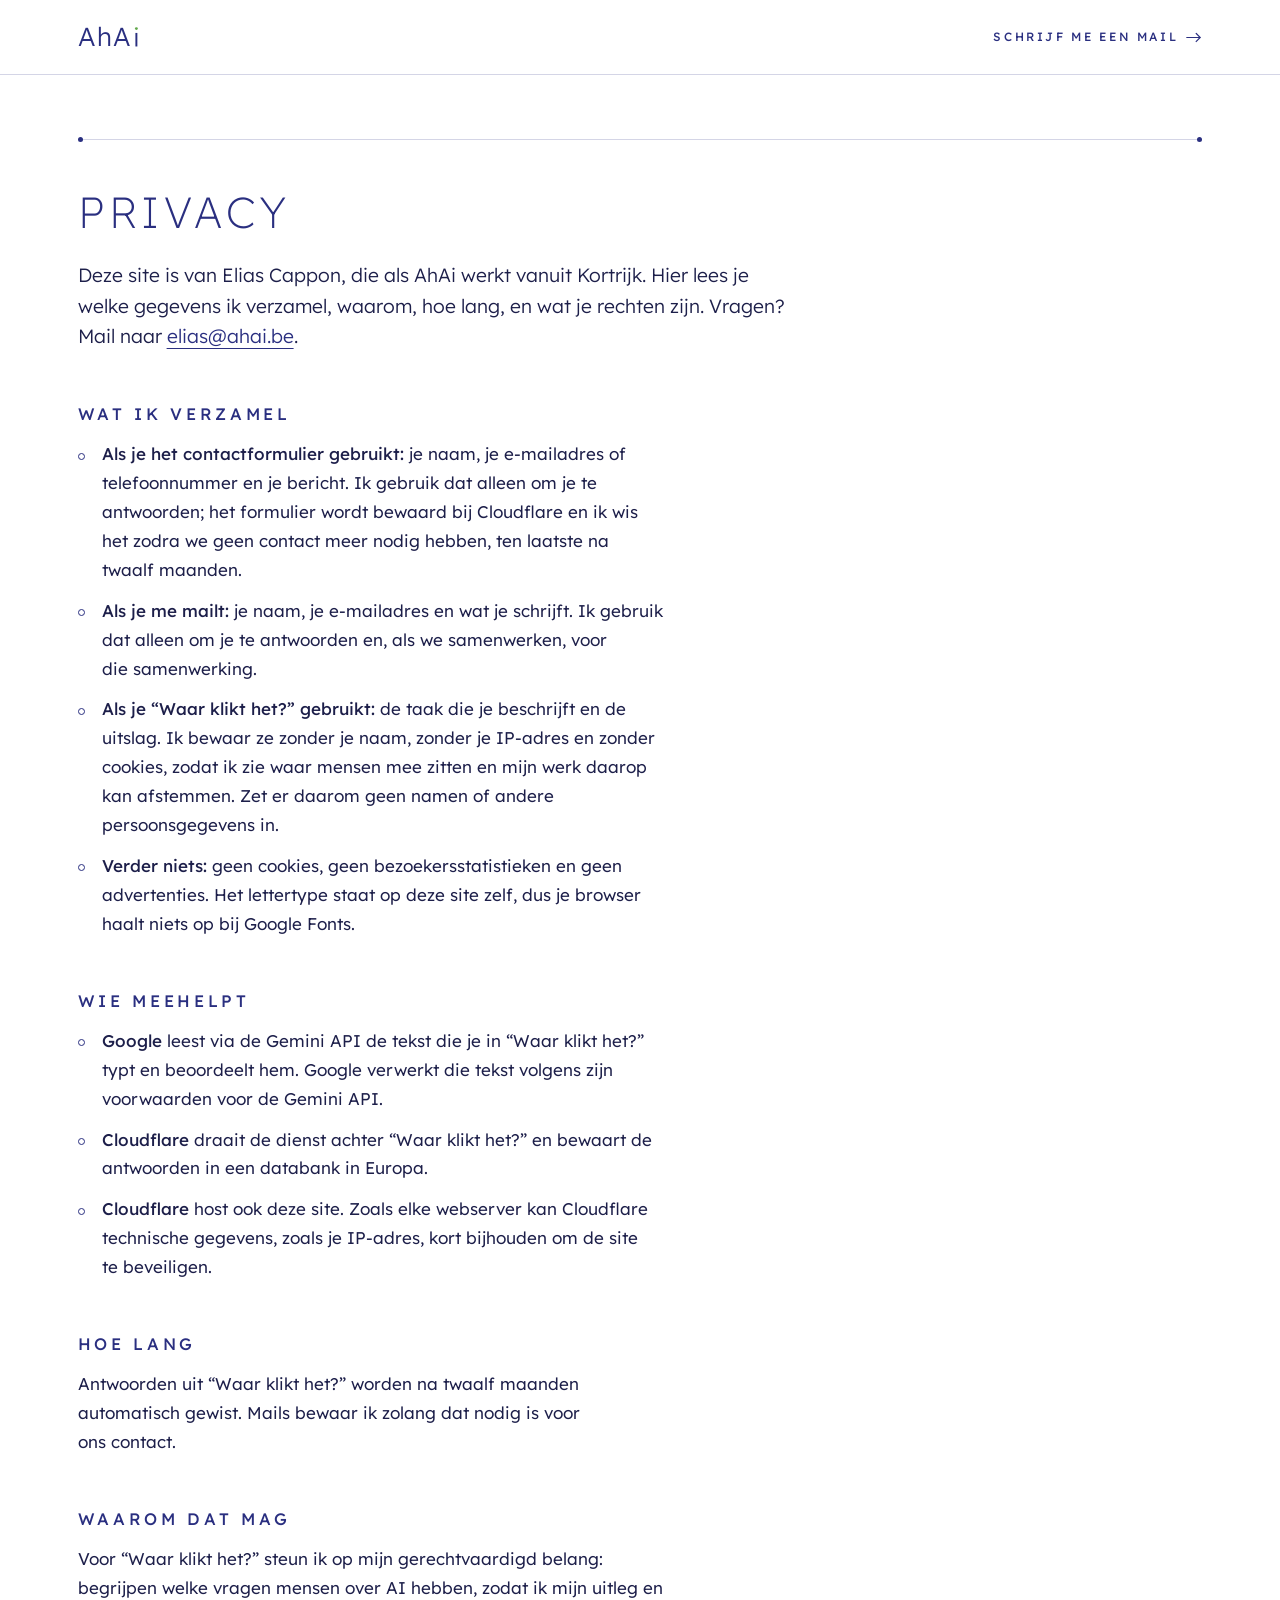
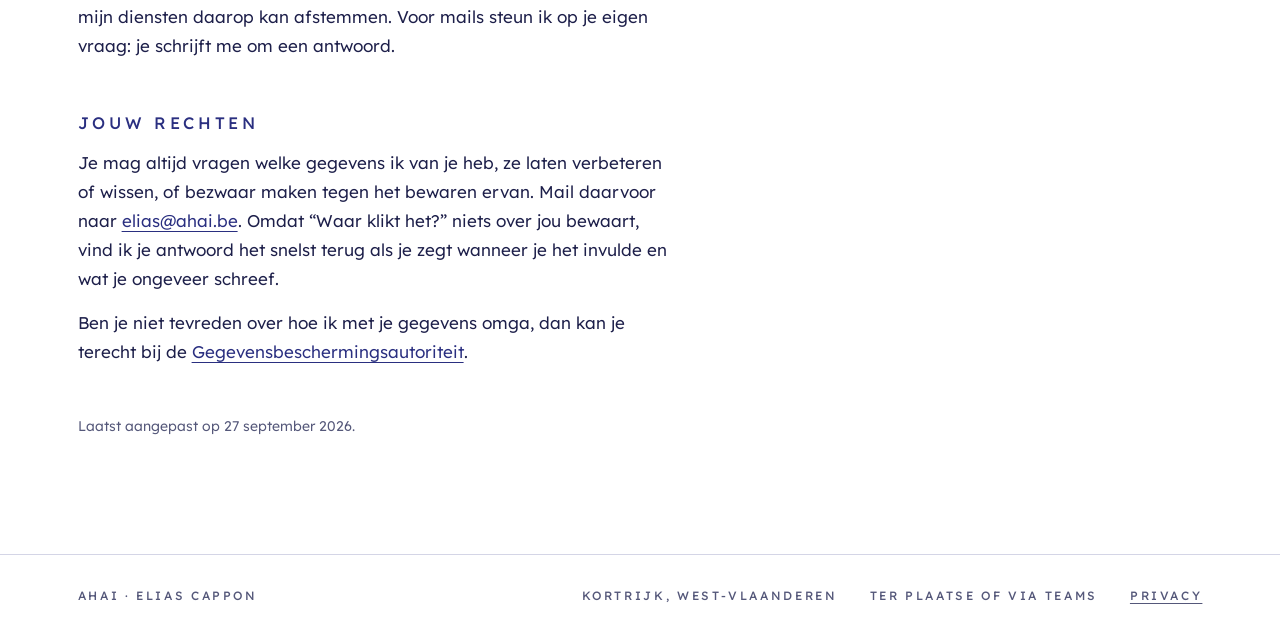
==== commit 8e62d798: "Restructure the homepage around the AhA moment and "Waar klikt het?" - The hero tool is renamed "Waa" ====
--- a/site/privacy.html
+++ b/site/privacy.html
@@ -36,28 +36,28 @@
     <ul>
       <li><strong>Als je het contactformulier gebruikt:</strong> je naam, je e-mailadres of telefoonnummer en je bericht. Ik gebruik dat alleen om je te antwoorden; het formulier wordt bewaard bij Cloudflare en ik wis het zodra we geen contact meer nodig hebben, ten laatste na twaalf maanden.</li>
       <li><strong>Als je me mailt:</strong> je naam, je e-mailadres en wat je schrijft. Ik gebruik dat alleen om je te antwoorden en, als we samenwerken, voor die samenwerking.</li>
-      <li><strong>Als je Klikt het? gebruikt:</strong> de taak die je beschrijft en de uitslag. Ik bewaar ze zonder je naam, zonder je IP-adres en zonder cookies, zodat ik zie waar mensen mee zitten en mijn werk daarop kan afstemmen. Zet er daarom geen namen of andere persoonsgegevens in.</li>
+      <li><strong>Als je “Waar klikt het?” gebruikt:</strong> de taak die je beschrijft en de uitslag. Ik bewaar ze zonder je naam, zonder je IP-adres en zonder cookies, zodat ik zie waar mensen mee zitten en mijn werk daarop kan afstemmen. Zet er daarom geen namen of andere persoonsgegevens in.</li>
       <li><strong>Verder niets:</strong> geen cookies, geen bezoekersstatistieken en geen advertenties. Het lettertype staat op deze site zelf, dus je browser haalt niets op bij Google Fonts.</li>
     </ul>
 
     <h2>Wie meehelpt</h2>
     <ul>
-      <li><strong>Google</strong> leest via de Gemini API de tekst die je in Klikt het? typt en beoordeelt hem. Google verwerkt die tekst volgens zijn voorwaarden voor de Gemini API.</li>
-      <li><strong>Cloudflare</strong> draait de dienst achter Klikt het? en bewaart de antwoorden in een databank in Europa.</li>
-      <li><strong>GitHub</strong> host deze site. Zoals elke webserver kan GitHub technische gegevens, zoals je IP-adres, kort bijhouden om de site te beveiligen.</li>
+      <li><strong>Google</strong> leest via de Gemini API de tekst die je in “Waar klikt het?” typt en beoordeelt hem. Google verwerkt die tekst volgens zijn voorwaarden voor de Gemini API.</li>
+      <li><strong>Cloudflare</strong> draait de dienst achter “Waar klikt het?” en bewaart de antwoorden in een databank in Europa.</li>
+      <li><strong>Cloudflare</strong> host ook deze site. Zoals elke webserver kan Cloudflare technische gegevens, zoals je IP-adres, kort bijhouden om de site te beveiligen.</li>
     </ul>
 
     <h2>Hoe lang</h2>
-    <p>Antwoorden uit Klikt het? worden na twaalf maanden automatisch gewist. Mails bewaar ik zolang dat nodig is voor ons contact.</p>
+    <p>Antwoorden uit “Waar klikt het?” worden na twaalf maanden automatisch gewist. Mails bewaar ik zolang dat nodig is voor ons contact.</p>
 
     <h2>Waarom dat mag</h2>
-    <p>Voor Klikt het? steun ik op mijn gerechtvaardigd belang: begrijpen welke vragen mensen over AI hebben, zodat ik mijn uitleg en mijn diensten daarop kan afstemmen. Voor mails steun ik op je eigen vraag: je schrijft me om een antwoord.</p>
+    <p>Voor “Waar klikt het?” steun ik op mijn gerechtvaardigd belang: begrijpen welke vragen mensen over AI hebben, zodat ik mijn uitleg en mijn diensten daarop kan afstemmen. Voor mails steun ik op je eigen vraag: je schrijft me om een antwoord.</p>
 
     <h2>Jouw rechten</h2>
-    <p>Je mag altijd vragen welke gegevens ik van je heb, ze laten verbeteren of wissen, of bezwaar maken tegen het bewaren ervan. Mail daarvoor naar <a href="mailto:elias@ahai.be?subject=Privacy">elias@ahai.be</a>. Omdat Klikt het? niets over jou bewaart, vind ik je antwoord het snelst terug als je zegt wanneer je het invulde en wat je ongeveer schreef.</p>
+    <p>Je mag altijd vragen welke gegevens ik van je heb, ze laten verbeteren of wissen, of bezwaar maken tegen het bewaren ervan. Mail daarvoor naar <a href="mailto:elias@ahai.be?subject=Privacy">elias@ahai.be</a>. Omdat “Waar klikt het?” niets over jou bewaart, vind ik je antwoord het snelst terug als je zegt wanneer je het invulde en wat je ongeveer schreef.</p>
     <p>Ben je niet tevreden over hoe ik met je gegevens omga, dan kan je terecht bij de <a href="https://www.gegevensbeschermingsautoriteit.be">Gegevensbeschermingsautoriteit</a>.</p>
 
-    <p class="legal__updated">Laatst aangepast op 25 september 2026.</p>
+    <p class="legal__updated">Laatst aangepast op 27 september 2026.</p>
   </article>
 </main>
 
--- a/site/styles/site.css
+++ b/site/styles/site.css
@@ -170,12 +170,13 @@
 .klikt__go {
   flex: none; width: calc((100% - var(--s-7)) * 4 / 11);
   display: inline-flex; align-items: center; justify-content: center; gap: var(--s-3);
-  padding: 0 var(--s-5); border-left: 1px solid var(--indigo); color: var(--indigo);
-  font-size: 13px; font-weight: 500; letter-spacing: var(--track-label); text-transform: uppercase; white-space: nowrap;
+  padding: 0 var(--s-5); border-left: 1px solid var(--indigo); background: var(--indigo); color: var(--sky);
+  /* in its own case, so AhAi keeps its capitals */
+  font-size: 15px; font-weight: var(--w-label); letter-spacing: 0.02em; white-space: nowrap;
   transition: background-color var(--d-quick) var(--ease);
 }
-.klikt__go:hover { background: rgba(42, 47, 128, 0.06); }
-.klikt__go:active { background: rgba(42, 47, 128, 0.12); }
+.klikt__go:hover { background: var(--indigo-hover); }
+.klikt__go:active { background: var(--indigo-press); }
 .klikt__go svg { flex: none; width: 18px; height: 12px; transition: transform var(--d-fast) var(--ease); }
 .klikt__go:hover svg { transform: translateX(4px); }
 .klikt__hint, .klikt__fout { font-size: var(--t-small); }
@@ -203,9 +204,15 @@
 .match__frame div { display: grid; grid-template-columns: minmax(0, 1fr) minmax(96px, 40%); align-items: center; gap: var(--s-4); }
 .match__frame dt { position: relative; display: flex; align-items: center; gap: var(--s-2); font-size: var(--t-small); color: var(--ink); }
 .match__frame dd { margin: 0; }
-.match__track { position: relative; display: block; height: 12px; }
+.match__track { position: relative; display: block; height: 12px; clip-path: inset(-8px -12px -8px 0); }
 .match__track::before { content: ""; position: absolute; left: 0; right: 0; top: 50%; height: 1px; background: var(--rule); }
-.match__fill { position: absolute; left: 0; top: calc(50% - 1px); height: 2px; background: var(--indigo); }
+.match__fill {
+  position: absolute; left: 0; top: calc(50% - 1px); height: 2px; background: var(--indigo);
+  /* the thread slides out from "weinig" as the meter winds, knot in front */
+  transform: translateX(-100%); transition: transform 1600ms var(--ease);
+}
+.match__frame.is-grown .match__fill { transform: none; }
+.match__frame div:nth-child(2) .match__fill { transition-delay: 80ms; }
 .match__fill::after {
   content: ""; position: absolute; right: -5px; top: -4px;
   width: 9px; height: 9px; border-radius: 50%; background: var(--chord-work-ai);
@@ -284,8 +291,9 @@
   font-size: 13px; font-weight: 500; letter-spacing: var(--track-label);
   text-transform: uppercase; text-decoration: none; white-space: nowrap;
   border: 1px solid var(--indigo);
-  transition: background-color var(--d-quick) var(--ease), color var(--d-quick) var(--ease);
-}
+  transition: background-color var(--d-quick) var(--ease), color var(--d-quick) var(--ease), transform var(--d-quick) var(--ease);
+}
+.btn:active, .chip:active, .copy:active { transform: scale(0.97); }
 .btn svg { flex: none; width: 18px; height: 12px; transition: transform var(--d-fast) var(--ease); }
 .btn:hover svg { transform: translateX(4px); }
 .btn--primary { background: var(--indigo); color: var(--sky); }
@@ -341,49 +349,110 @@
 }
 .x-strip { display: none; }
 
-.swap-out { opacity: 0; filter: blur(2px); transform: translateY(4px); }
-.swapping { transition: opacity var(--d-quick) var(--ease), filter var(--d-quick) var(--ease), transform var(--d-quick) var(--ease); }
-
-/* ── Sessies: lanes of silk, not cards ────────────────────────── */
+
+/* ── Wat ik doe: lanes of silk you can open ─────────────────────── */
 .lanes { display: grid; }
-.lane { position: relative; padding-bottom: var(--s-7); scroll-margin-top: var(--s-6); }
+.lanes.is-choosing { gap: var(--s-3); }
+.lane { position: relative; scroll-margin-top: var(--s-6); }
 .lane[data-dye="indigo"] { --tag: var(--tag-indigo); }
 .lane[data-dye="madder"] { --tag: var(--tag-madder); }
 .lane[data-dye="saffron"] { --tag: var(--tag-saffron); --tag-ink: var(--indigo); }
 .lane__silk { position: relative; height: 112px; }
 .lane__silk svg { position: absolute; inset: 0; width: 100%; height: 100%; overflow: hidden; }
+.lane__head { margin: 0; font: inherit; }
+/* the whole band is the button */
 .lane__band {
   position: absolute; inset: 0; z-index: 1;
   display: flex; align-items: center; justify-content: space-between; gap: var(--s-5);
-  color: var(--sky); pointer-events: none;
+  color: var(--sky); text-align: left; cursor: pointer;
 }
 .lane__names { display: flex; flex-wrap: wrap; align-items: center; gap: 6px; }
-.lane__word, .lane__band h3, .lane__spec { background: var(--tag); color: var(--tag-ink, var(--sky)); padding: 6px 10px; }
-.lane__word { margin: 0; }
-.lane__band h3 { font-size: var(--t-name); font-weight: var(--w-label); letter-spacing: 0.14em; text-transform: uppercase; line-height: 1.5; }
+.lane__word, .lane__name, .lane__sign, .lane__spec { background: var(--tag); color: var(--tag-ink, var(--sky)); padding: 6px 10px; }
+.lane__name { font-size: var(--t-name); font-weight: var(--w-label); letter-spacing: 0.14em; text-transform: uppercase; line-height: 1.5; }
 .lane__spec { text-align: right; }
 .lane__spec span { display: block; }
+/* plus when closed, minus when open */
+.lane__sign { position: relative; align-self: stretch; width: 38px; }
+.lane__sign::before, .lane__sign::after {
+  content: ""; position: absolute; left: 50%; top: 50%; width: 12px; height: 1.5px; margin: -0.75px 0 0 -6px;
+  background: currentColor; transition: transform var(--d-fast) var(--ease);
+}
+.lane__sign::after { transform: rotate(90deg); }
+.lane.is-open .lane__sign::after { transform: rotate(90deg) scaleX(0); }
+.lanes:not(.is-choosing) .lane__sign { display: none; }
+.lanes.is-instant .lane__more, .lanes.is-instant .lane__body, .lanes.is-instant .lane__sign::after { transition: none; }
+
+/* the story behind a band folds open under it */
+.lane__more { display: grid; grid-template-rows: 1fr; overflow: hidden; transition: grid-template-rows 350ms var(--ease); }
+.lane__more > .lane__body { width: 100%; min-height: 0; transition: opacity var(--d-fast) var(--ease), padding 350ms var(--ease); }
+.lanes.is-choosing .lane:not(.is-open) .lane__more { grid-template-rows: 0fr; }
+.lanes.is-choosing .lane:not(.is-open) .lane__body { opacity: 0; padding-block: 0; }
 .lane__body {
   display: grid; grid-template-columns: minmax(0, 7fr) minmax(0, 5fr);
-  gap: var(--s-5) var(--s-8); padding-top: var(--s-5); align-items: baseline;
-}
+  gap: var(--s-5) var(--s-8); padding-top: var(--s-5); padding-bottom: var(--s-7); align-items: baseline;
+}
+.lane__text { display: grid; gap: var(--s-3); }
 .lane__body p { max-width: 54ch; }
+.lane__meta { font-size: var(--t-small); color: var(--ink-soft); }
 .lane__for { display: grid; gap: var(--s-1); padding-left: var(--s-5); border-left: 1px solid var(--rule); }
 .lane__for dt { color: var(--ink-soft); }
 .lane__for dd { color: var(--ink); }
 
-/* ── Vragen: examples of what gets asked ──────────────────────── */
-.questions {
-  display: grid; grid-template-columns: repeat(2, minmax(0, 1fr));
-  border-top: 1px solid var(--rule);
-}
-.questions li {
-  display: grid; gap: var(--s-3); align-content: start;
-  padding: var(--s-6) var(--s-6) var(--s-6) 0; border-bottom: 1px solid var(--rule);
-}
-.questions li:nth-child(even) { padding-left: var(--s-6); border-left: 1px solid var(--rule); }
-.questions p { font-size: var(--t-question); font-weight: var(--w-display); line-height: 1.3; color: var(--indigo); max-width: 26ch; text-wrap: balance; }
-.questions span { color: var(--ink-soft); }
+/* ── Vragen: a cloud of questions ─────────────────────────────── */
+.cloud { border-top: 1px solid var(--rule); }
+/* the plain list: without JavaScript, with reduced motion, or on request */
+.cloud__all { display: flex; flex-wrap: wrap; align-items: baseline; gap: var(--s-4) var(--s-7); padding-block: var(--s-7); }
+.cloud.is-live .cloud__all { display: none; }
+.cloud__q {
+  text-align: left; color: var(--indigo); font-weight: var(--w-light); line-height: 1.3;
+  font-size: var(--t-question); text-wrap: balance; cursor: pointer;
+  text-decoration: underline; text-decoration-color: transparent; text-decoration-thickness: 1px; text-underline-offset: 0.2em;
+  transition: text-decoration-color var(--d-quick) var(--ease), opacity var(--d-fast) var(--ease);
+}
+.cloud__q:hover { text-decoration-color: rgba(42, 47, 128, 0.35); }
+.cloud__all li:nth-child(3n + 2) .cloud__q { font-size: calc(var(--t-question) * 0.8); }
+.cloud__all li:nth-child(3n) .cloud__q { font-size: calc(var(--t-question) * 0.66); color: var(--ink); }
+
+/* the live cloud: each question fades in on its own spot and out again */
+.cloud__stage { position: relative; height: clamp(420px, 56vh, 560px); margin-block: var(--s-5); }
+.cloud__item {
+  position: absolute; width: max-content;
+  opacity: 0; transform: translateY(8px);
+  transition: opacity 900ms var(--ease), transform 900ms var(--ease);
+}
+.cloud__item.is-in { opacity: 1; transform: none; }
+.cloud__item.is-out { opacity: 0; transform: translateY(-6px); transition-duration: 700ms; }
+.cloud__item .cloud__q { display: grid; gap: var(--s-1); text-decoration: none; }
+.cloud__qt {
+  text-decoration: underline; text-decoration-color: transparent; text-decoration-thickness: 1px; text-underline-offset: 0.2em;
+  transition: text-decoration-color var(--d-quick) var(--ease);
+}
+.cloud__item .cloud__q:hover .cloud__qt, .cloud__item .cloud__q:focus-visible .cloud__qt { text-decoration-color: rgba(42, 47, 128, 0.35); }
+.cloud__item[data-size="m"] .cloud__q { font-size: calc(var(--t-question) * 0.8); }
+.cloud__item[data-size="s"] .cloud__q { font-size: calc(var(--t-question) * 0.66); color: var(--ink); }
+.cloud__who { color: var(--ink-soft); text-decoration: none; }
+/* pointing at one question quiets the others */
+.cloud__stage.has-focus .cloud__item:not(.is-focus) .cloud__q { opacity: 0.22; }
+.cloud__item.is-open .cloud__qt { text-decoration-color: var(--chord-work-ai); text-decoration-thickness: 2px; }
+
+/* the answer, in a reserved place below the cloud, so nothing jumps */
+.cloud__answer {
+  display: grid; grid-template-columns: minmax(0, 1fr) auto; align-items: start; gap: var(--s-3) var(--s-6);
+  min-height: 150px; padding: var(--s-5) 0 var(--s-6); border-top: 1px solid var(--rule);
+}
+.cloud__hint { color: var(--ink-soft); }
+.cloud__reply { display: grid; gap: var(--s-2); max-width: 62ch; transition: opacity var(--d-fast) var(--ease), transform var(--d-fast) var(--ease); }
+.cloud__reply.is-before { opacity: 0; transform: translateY(6px); transition: none; }
+.cloud__asked { color: var(--madder); }
+.cloud__text { font-size: var(--t-lede); font-weight: var(--w-light); line-height: 1.6; color: var(--ink); text-wrap: pretty; }
+.cloud__close { justify-self: start; margin-top: var(--s-2); font-size: var(--t-small); color: var(--indigo); text-decoration: underline; text-underline-offset: 0.2em; }
+.cloud__mode { grid-column: 2; grid-row: 1; padding: 6px 12px; border: 1px solid var(--rule); font-size: var(--t-small); color: var(--indigo); white-space: nowrap; transition: border-color var(--d-quick) var(--ease); }
+.cloud__mode:hover { border-color: var(--indigo); }
+@media (max-width: 760px) {
+  .cloud__stage { height: clamp(380px, 62vh, 480px); }
+  .cloud__answer { grid-template-columns: minmax(0, 1fr); }
+  .cloud__mode { grid-column: 1; grid-row: auto; justify-self: start; }
+}
 
 /* ── Wie ──────────────────────────────────────────────────────── */
 .who {
@@ -403,11 +472,8 @@
 }
 .creds > div:last-child { border-bottom: 1px solid var(--rule); }
 .creds dt { color: var(--indigo); }
-.practice h3 { color: var(--ink-soft); margin-bottom: var(--s-4); }
-.practice ul { display: grid; gap: var(--s-3); }
-.practice li { padding-left: var(--s-5); position: relative; }
-.practice li::before { content: ""; position: absolute; left: 0; top: 0.8em; width: 12px; height: 1px; background: var(--indigo); }
-
+.who__text > p.who__claim { font-size: var(--t-question); font-weight: var(--w-light); line-height: 1.35; color: var(--indigo); max-width: 22ch; }
+.who__text > p.who__claim + p { margin-top: calc(-1 * var(--s-5)); }
 /* ── Contact: clear sky ───────────────────────────────────────── */
 .contact { padding-block: 0 var(--section); }
 .contact__grid {
@@ -518,18 +584,16 @@
   }
   .canopy { height: clamp(240px, 38vh, 340px); }
 
-  .lane__silk { height: 136px; }
+  .lane__silk { height: 176px; }
   .braid__tag { display: none; }
   .lane__band { flex-direction: column; align-items: flex-start; justify-content: center; gap: 4px; }
+  .lane__sign { align-self: auto; height: 34px; }
   .lane__spec { text-align: left; }
   .lane__spec span { display: inline; }
-  .lane__spec span + span::before { content: " \00B7  "; }
 
   .match__in { grid-template-columns: minmax(0, 1fr); }
   .match__silk { height: 140px; }
 
-  .questions { grid-template-columns: minmax(0, 1fr); }
-  .questions li, .questions li:nth-child(even) { padding: var(--s-5) 0; border-left: 0; }
   .creds > div { grid-template-columns: minmax(0, 1fr); gap: var(--s-1); }
   .footer__in { flex-direction: column; }
 }
@@ -554,30 +618,26 @@
 .portrait picture, .portrait img { display: block; width: 100%; height: 100%; }
 .portrait img { position: absolute; inset: 0; object-fit: cover; object-position: 50% 30%; }
 
-/* ── A case from practice, with what participants said ─────────── */
-.case { padding: var(--s-4) 0 var(--s-5); border-top: 1px solid var(--rule); margin-bottom: var(--s-4); }
-.case h4 { margin: 0 0 var(--s-2); font-weight: var(--w-label); color: var(--indigo); }
-.case p { max-width: var(--measure); text-wrap: pretty; }
-.case__quote { margin: var(--s-4) 0 0; padding-left: var(--s-4); border-left: 1px solid var(--indigo); }
-.case__quote p { font-size: var(--t-lede); font-weight: var(--w-light); line-height: 1.5; color: var(--ink); }
-.case__quote p + p { margin-top: var(--s-2); }
-.case__quote footer { margin-top: var(--s-2); font-size: var(--t-small); color: var(--ink-soft); }
-
 /* ── Klikt het? example chips ─────────────────────────────────── */
 .klikt__chips { display: flex; flex-wrap: wrap; align-items: center; gap: var(--s-2); }
 .klikt__try { font-size: var(--t-small); color: var(--ink-soft); margin-right: var(--s-1); }
 .chip {
   padding: 6px 12px; border: 1px solid var(--rule); color: var(--indigo); font-size: var(--t-small);
-  transition: border-color var(--d-quick) var(--ease), background-color var(--d-quick) var(--ease);
+  transition: border-color var(--d-quick) var(--ease), background-color var(--d-quick) var(--ease), transform var(--d-quick) var(--ease);
 }
 .chip:hover { border-color: var(--indigo); background: rgba(42, 47, 128, 0.06); }
 
 /* ── Contact: copy the address, or leave a message ────────────── */
 .copy {
-  margin-left: var(--s-2); padding: 2px 10px; border: 1px solid var(--rule);
+  display: inline-grid; margin-left: var(--s-2); padding: 2px 10px; border: 1px solid var(--rule);
   font-size: var(--t-small); color: var(--indigo); vertical-align: 1px;
-  transition: border-color var(--d-quick) var(--ease);
-}
+  transition: border-color var(--d-quick) var(--ease), transform var(--d-quick) var(--ease);
+}
+/* both words share one cell, so the button is as wide as the longer one */
+.copy__to, .copy__done { grid-area: 1 / 1; justify-self: center; transition: opacity var(--d-quick) var(--ease), transform var(--d-quick) var(--ease); }
+.copy__done { opacity: 0; transform: translateY(2px); }
+.copy.is-done .copy__to { opacity: 0; }
+.copy.is-done .copy__done { opacity: 1; transform: none; }
 .copy:hover { border-color: var(--indigo); }
 .bericht { display: grid; gap: var(--s-2); max-width: 32rem; margin-top: var(--s-7); }
 .bericht h3 { color: var(--ink-soft); margin-bottom: var(--s-2); }
@@ -589,5 +649,80 @@
 .bericht textarea { resize: vertical; min-height: 110px; }
 .bericht input:focus-visible, .bericht textarea:focus-visible { outline: 2px solid var(--indigo); outline-offset: 3px; }
 .bericht .btn { justify-self: start; margin-top: var(--s-3); }
-.bericht__status { font-size: var(--t-small); color: var(--ink); }
+.bericht__status {
+  display: flex; align-items: baseline; gap: var(--s-3); margin-top: var(--s-2);
+  font-size: var(--t-small); color: var(--ink);
+  transition: opacity var(--d-fast) var(--ease), transform var(--d-fast) var(--ease);
+}
+.bericht__status.is-before { opacity: 0; transform: translateY(4px); transition: none; }
+.bericht__status .mark { font-size: 22px; }
+.bericht__status [data-status-text] { flex: 1; min-width: 0; }
 .bericht__val { position: absolute; left: -9999px; width: 1px; height: 1px; overflow: hidden; }
+
+/* ── The reading settles in, and fades before it closes ────────── */
+.match__in [data-enter] {
+  transition: opacity var(--d-fast) var(--ease), transform var(--d-fast) var(--ease);
+  transition-delay: calc(var(--i, 0) * 50ms);
+}
+.match__in.is-before [data-enter] { opacity: 0; transform: translateY(6px); transition: none; }
+.match { transition: opacity var(--d-quick) var(--ease); }
+.match.is-leaving { opacity: 0; }
+
+@media (prefers-reduced-motion: reduce) {
+  /* gentler, not gone: what appears still fades, it just does not travel */
+  .match__in [data-enter], .bericht__status {
+    transform: none !important;
+    transition: opacity var(--d-fast) var(--ease) !important;
+  }
+  .match__in [data-enter] { transition-delay: calc(var(--i, 0) * 50ms) !important; }
+  .match__in.is-before [data-enter], .bericht__status.is-before { transition: none !important; }
+  .btn:active, .chip:active, .copy:active { transform: none; }
+}
+
+/* ── AhA, zo dus: what the name means, and its honest other half ── */
+.aha__story { display: grid; gap: var(--s-4); padding-top: var(--s-7); }
+.aha__lead { font-size: var(--t-lede); font-weight: var(--w-light); color: var(--ink-soft); }
+.aha__turn { font-size: var(--t-question); font-weight: var(--w-light); line-height: 1.35; color: var(--ink); max-width: 30ch; text-wrap: balance; }
+/* the name keeps its capitals; the full stop is the one green, the aha */
+.display.aha__pay { margin-top: var(--s-4); font-size: var(--t-display-xl); text-transform: none; letter-spacing: 0.02em; }
+.aha__not {
+  display: grid; grid-template-columns: minmax(0, 5fr) minmax(0, 7fr); gap: var(--s-4) var(--s-8);
+  margin-top: var(--s-8); padding-top: var(--s-6); border-top: 1px solid var(--rule);
+}
+.aha__not h3 { color: var(--indigo); }
+.aha__not p { max-width: var(--measure); text-wrap: pretty; }
+.aha__not p:first-child { font-size: var(--t-lede); font-weight: var(--w-light); line-height: 1.6; color: var(--ink); }
+.aha__not p + p { margin-top: var(--s-4); }
+.aha-line { color: var(--indigo); font-weight: var(--w-body); white-space: nowrap; }
+
+@media (max-width: 760px) {
+  .aha__not { grid-template-columns: minmax(0, 1fr); }
+}
+
+/* ── Uit de praktijk: a case on the crossing ─────────────────────── */
+.case__head { display: grid; gap: var(--s-1); margin-top: calc(-1 * var(--s-4)); }
+.case__head h3 { font-size: var(--t-question); font-weight: var(--w-light); line-height: 1.3; color: var(--indigo); }
+.case__head p { color: var(--ink-soft); }
+.crossing__list li p.label { margin-bottom: var(--s-2); font-size: var(--t-label); font-weight: var(--w-label); line-height: 1.5; color: var(--indigo); }
+.case__said { margin: 0; padding: 0 28px 0 46px; }
+.case__said p { font-size: var(--t-name); font-weight: var(--w-light); line-height: 1.55; }
+.crossing__list .case__said p { padding: 0; }
+.case__said p + p { margin-top: var(--s-2); }
+.case__said footer { margin-top: var(--s-2); font-size: var(--t-small); color: var(--ink-soft); }
+@media (max-width: 1199px) {
+  .crossing__list .label, .case__said { padding: 0; }
+}
+
+/* ── The match lands: AhAi turns into AhA! ────────────────────── */
+.match__mark { font-size: 34px; line-height: 1; margin-bottom: calc(-1 * var(--s-2)); }
+
+.aha__pay .mark { font-weight: var(--w-display); letter-spacing: 0.02em; color: inherit; }
+.aha__pay .mark__i { width: 0.242em; }
+
+/* the name in the lede leads to the section about him */
+.lede__name {
+  color: var(--indigo); text-decoration: underline; text-decoration-thickness: 1px;
+  text-underline-offset: 0.2em; text-decoration-color: rgba(42, 47, 128, 0.35);
+  transition: text-decoration-color var(--d-quick) var(--ease);
+}
+.lede__name:hover { text-decoration-color: var(--indigo); }
